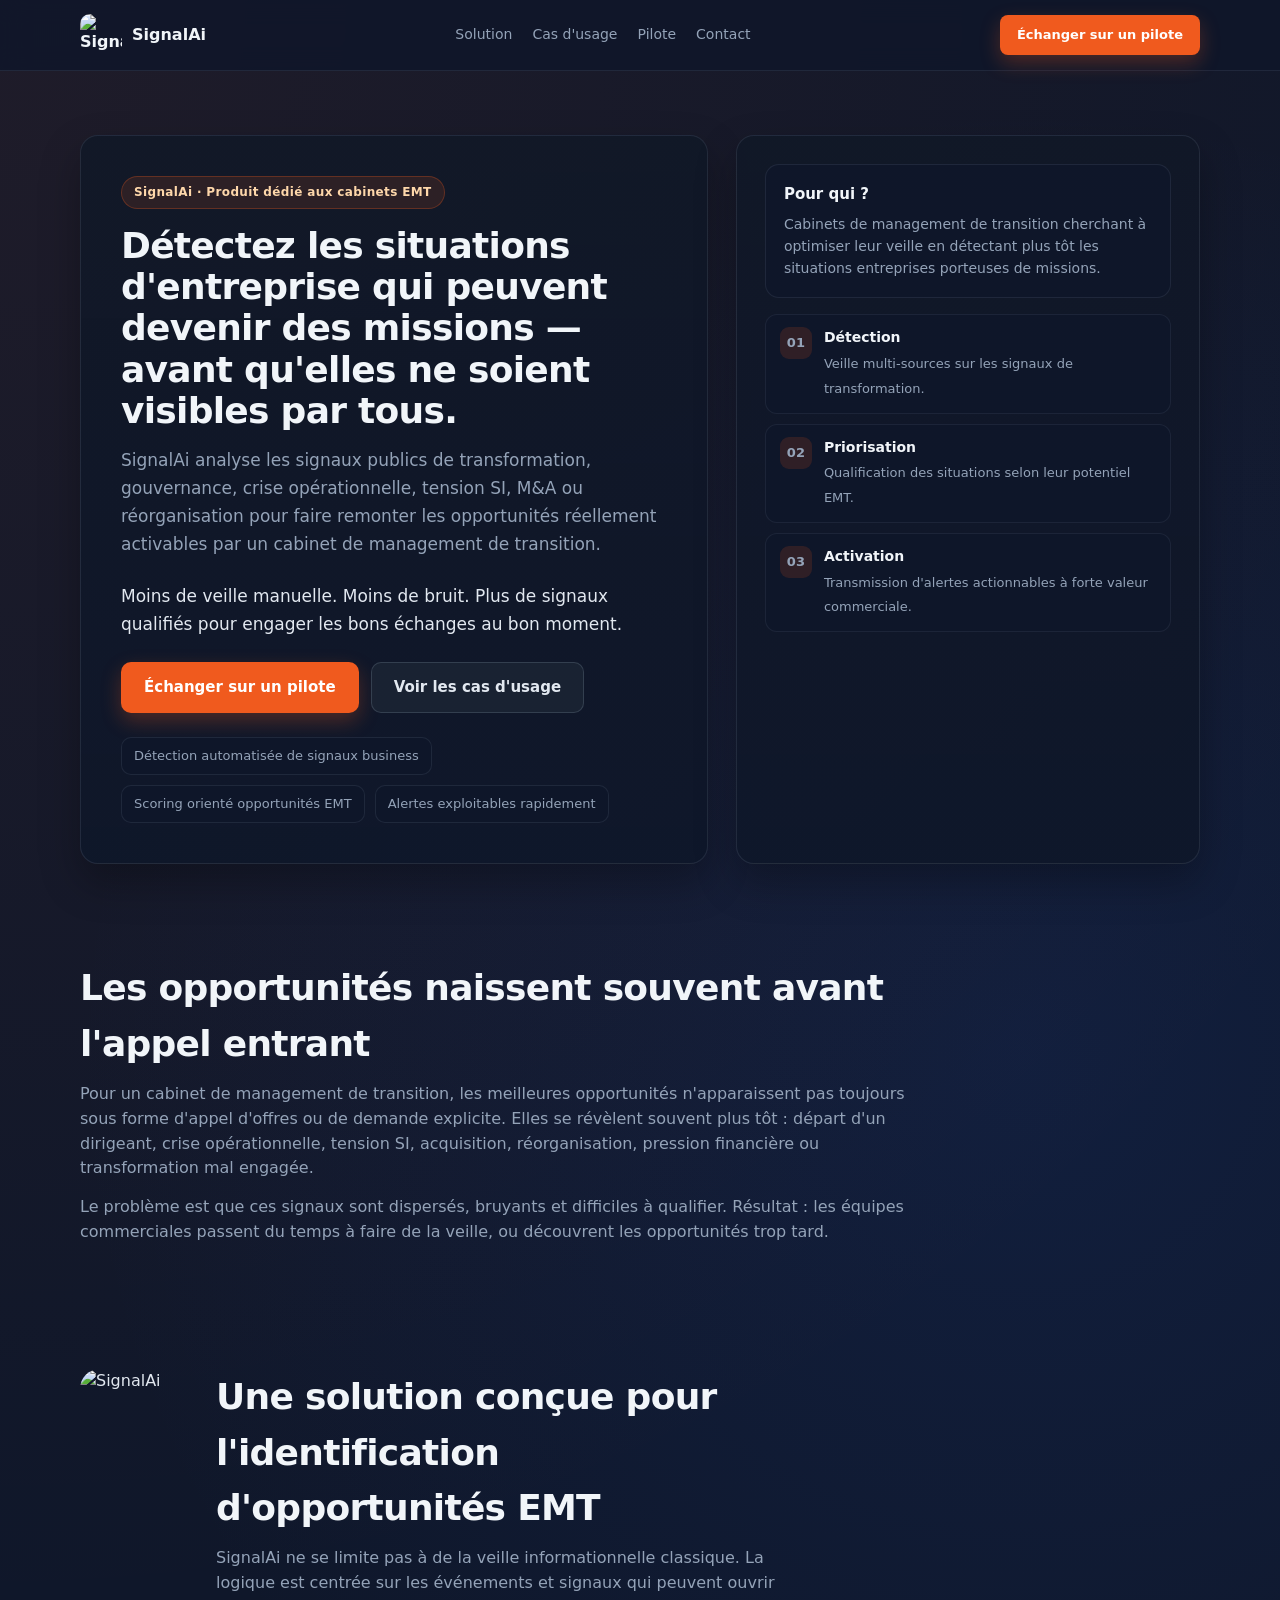
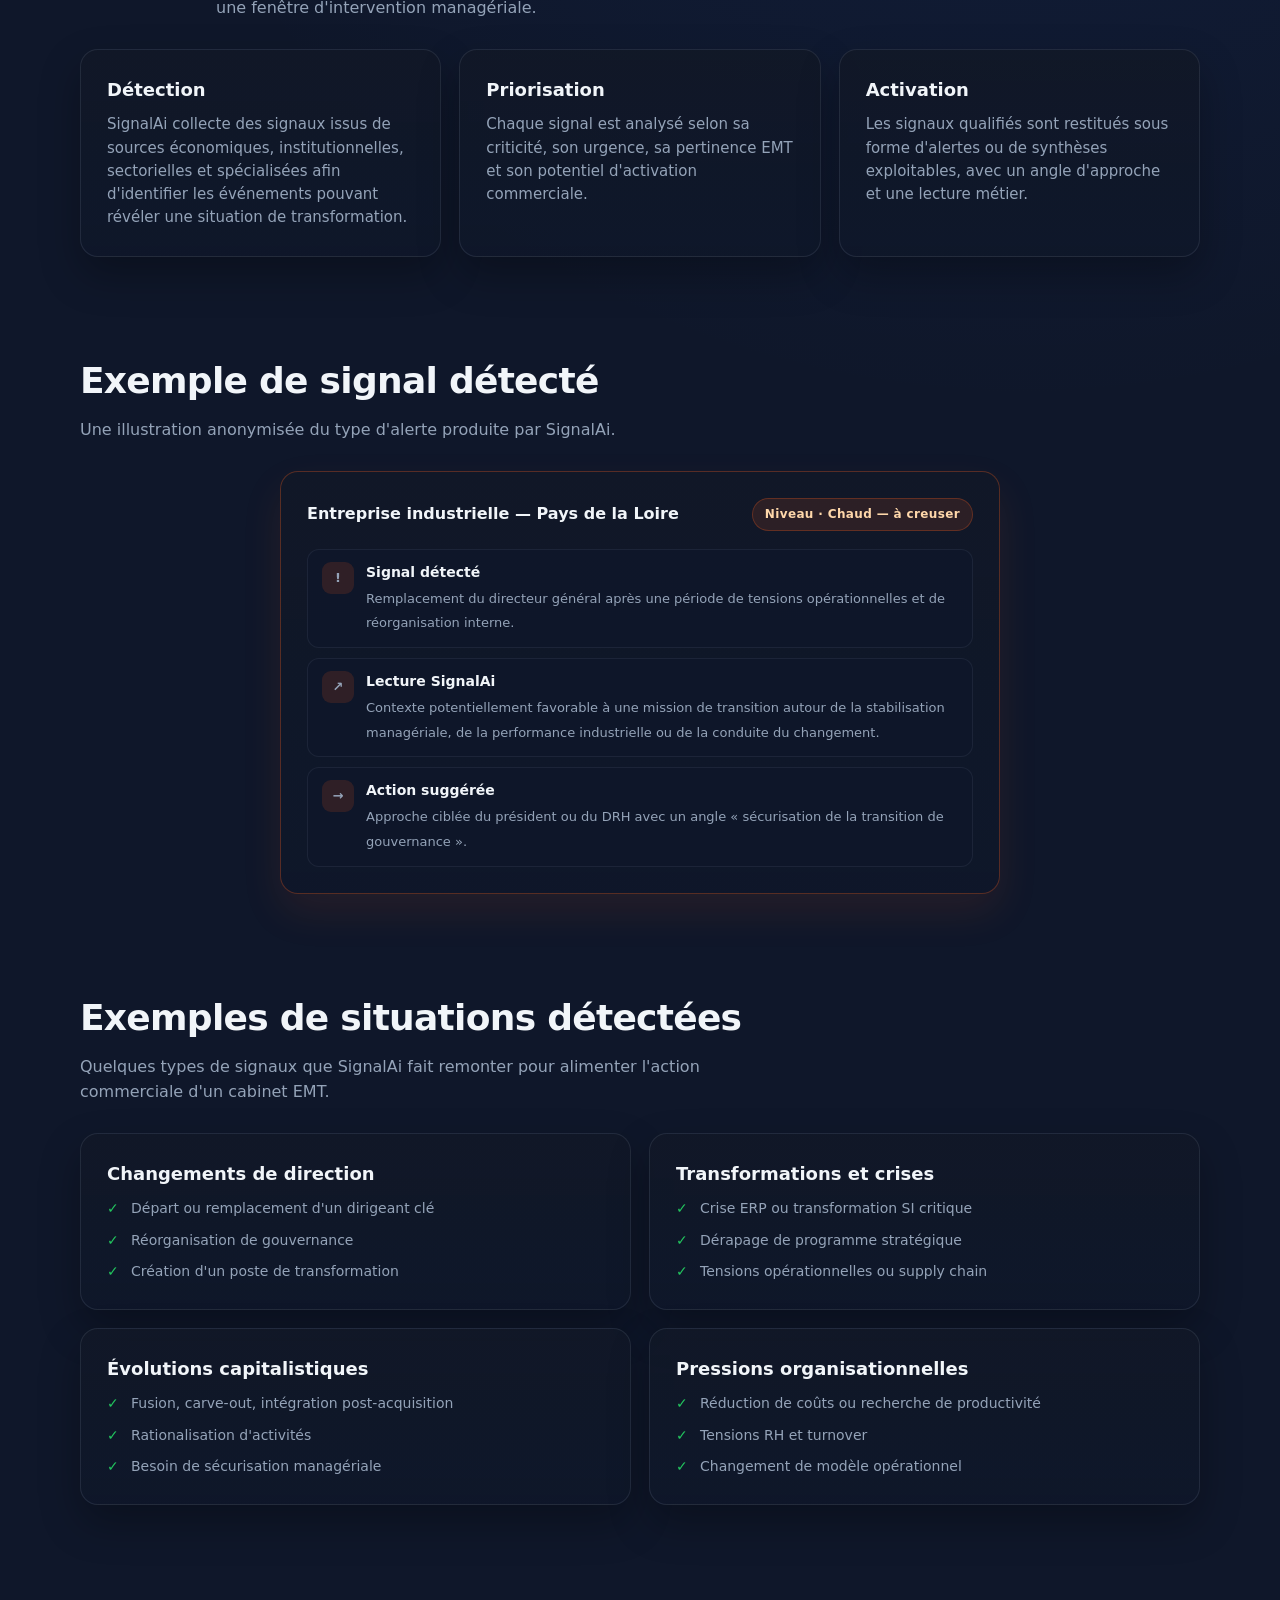
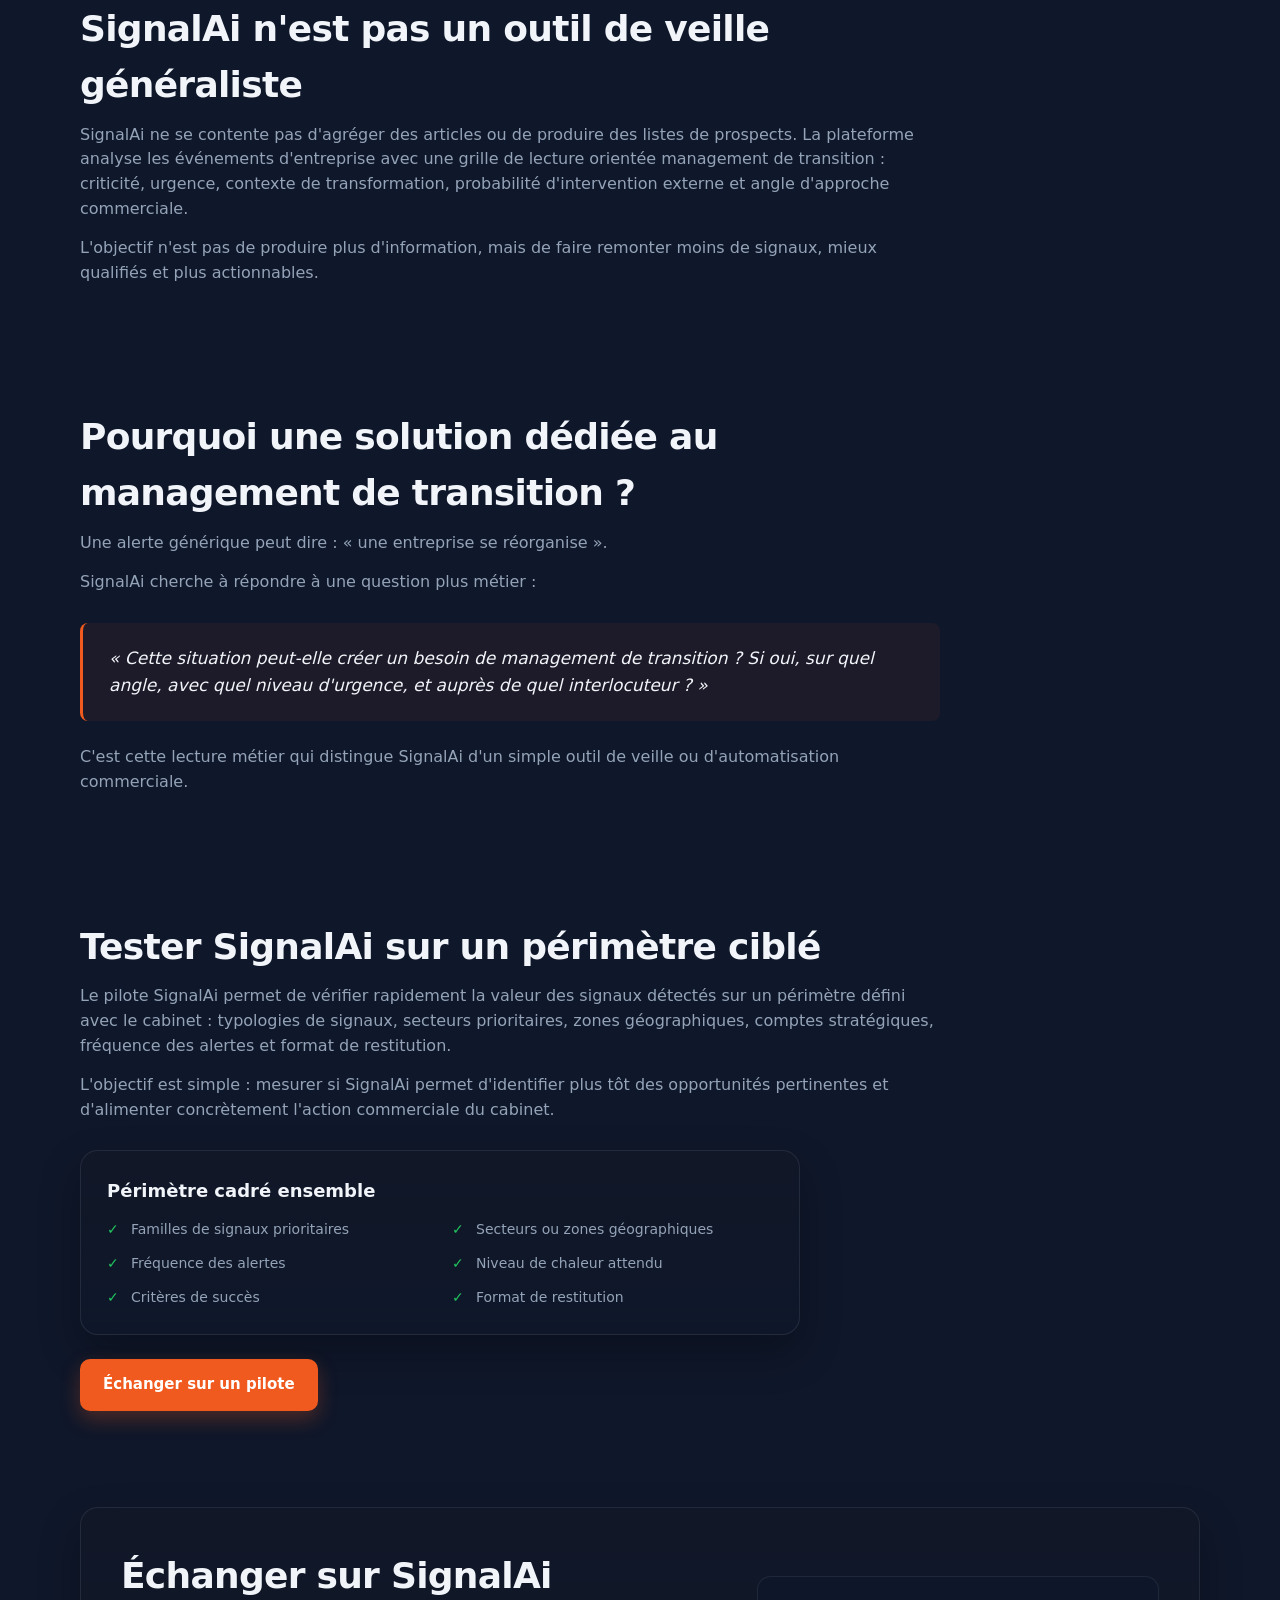
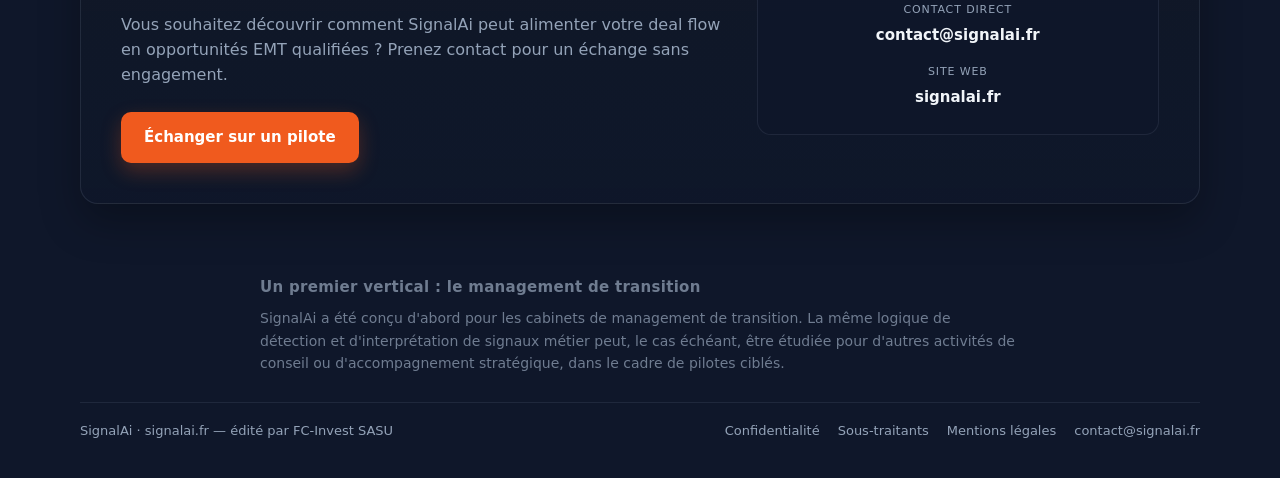
==== index.html @ 93ef71cc "S128: refonte landing page EMT + SEO (robots, sitemap, OG/Twitter) - Hero recentré (douleur client) " ====
<!DOCTYPE html>
<html lang="fr">
<head>
  <meta charset="UTF-8" />
  <meta name="viewport" content="width=device-width, initial-scale=1.0" />
  <title>SignalAi — Détection d'opportunités pour cabinets de management de transition</title>
  <meta name="description" content="SignalAi détecte, score et priorise les signaux d'entreprise pouvant révéler des opportunités de mission pour les cabinets de management de transition : gouvernance, transformation, crise, M&A, restructuration." />
  <link rel="canonical" href="https://signalai.fr/" />

  <!-- Open Graph -->
  <meta property="og:title" content="SignalAi — Opportunités de management de transition" />
  <meta property="og:description" content="Détectez plus tôt les situations d'entreprise pouvant devenir des missions de management de transition." />
  <meta property="og:type" content="website" />
  <meta property="og:url" content="https://signalai.fr/" />
  <meta property="og:image" content="https://signalai.fr/logo-signalai.png" />
  <meta property="og:locale" content="fr_FR" />

  <!-- Twitter Card -->
  <meta name="twitter:card" content="summary_large_image" />
  <meta name="twitter:title" content="SignalAi — Opportunités de management de transition" />
  <meta name="twitter:description" content="Détectez plus tôt les situations d'entreprise pouvant devenir des missions de management de transition." />
  <meta name="twitter:image" content="https://signalai.fr/logo-signalai.png" />
  <style>
    :root {
      --bg:       #0f172a;
      --panel:    #111827;
      --panel-2:  #1e293b;
      --line:     #334155;
      --text:     #e2e8f0;
      --muted:    #94a3b8;
      --title:    #f1f5f9;
      --accent:   #F05A1E;
      --accent-2: #d94f19;
      --primary:  #2563eb;
      --ok:       #22c55e;
      --max:      1120px;
      --radius:   18px;
      --shadow:   0 18px 40px rgba(0,0,0,.28);
    }

    * { box-sizing: border-box; }
    html { scroll-behavior: smooth; scroll-padding-top: 72px; }

    body {
      margin: 0;
      font-family: Inter, ui-sans-serif, system-ui, -apple-system, "Segoe UI", sans-serif;
      background:
        radial-gradient(circle at top left,  rgba(240,90,30,.07),  transparent 30%),
        radial-gradient(circle at 80% 20%,   rgba(37,99,235,.10),  transparent 22%),
        var(--bg);
      color: var(--text);
      line-height: 1.55;
    }

    a { color: inherit; text-decoration: none; }

    .container {
      width: min(var(--max), calc(100% - 32px));
      margin: 0 auto;
    }

    /* ── TOPBAR ─────────────────────────────────── */
    .topbar {
      position: sticky;
      top: 0;
      z-index: 20;
      backdrop-filter: blur(12px);
      background: rgba(15,23,42,.82);
      border-bottom: 1px solid rgba(148,163,184,.12);
    }

    .topbar-inner {
      display: flex;
      align-items: center;
      justify-content: space-between;
      gap: 18px;
      padding: 14px 0;
    }

    .brand {
      display: flex;
      align-items: center;
      gap: 10px;
      font-weight: 700;
      font-size: 16px;
      color: var(--title);
    }

    .logo-img {
      width: 42px;
      height: 42px;
      border-radius: 10px;
      object-fit: cover;
      flex-shrink: 0;
    }

    .nav {
      display: flex;
      align-items: center;
      gap: 20px;
      color: var(--muted);
      font-size: 14px;
    }

    .nav a:hover { color: var(--text); transition: color .15s; }

    /* ── BUTTONS ─────────────────────────────────── */
    .btn {
      display: inline-flex;
      align-items: center;
      justify-content: center;
      padding: 13px 22px;
      border-radius: 10px;
      border: 1px solid transparent;
      font-weight: 600;
      font-size: 15px;
      transition: .18s ease;
      cursor: pointer;
      white-space: nowrap;
    }

    .btn-accent {
      background: var(--accent);
      color: white;
      box-shadow: 0 8px 20px rgba(240,90,30,.28);
    }
    .btn-accent:hover { background: var(--accent-2); }

    .btn-secondary {
      background: rgba(31,41,55,.7);
      border-color: rgba(148,163,184,.22);
      color: var(--text);
    }
    .btn-secondary:hover { border-color: rgba(148,163,184,.44); }

    .btn-sm { padding: 9px 16px; font-size: 13px; border-radius: 8px; }

    /* ── HERO ────────────────────────────────────── */
    .hero { padding: 64px 0 48px; }

    .hero-grid {
      display: grid;
      grid-template-columns: 1.15fr .85fr;
      gap: 28px;
      align-items: stretch;
    }

    .hero-copy,
    .hero-card,
    .section-card,
    .contact-card {
      background: linear-gradient(180deg, rgba(17,24,39,.92), rgba(15,23,42,.96));
      border: 1px solid rgba(148,163,184,.14);
      border-radius: var(--radius);
      box-shadow: var(--shadow);
    }

    .hero-copy { padding: 40px; }

    .eyebrow {
      display: inline-flex;
      align-items: center;
      padding: 6px 12px;
      border-radius: 999px;
      background: rgba(240,90,30,.12);
      border: 1px solid rgba(240,90,30,.28);
      color: #fed7aa;
      font-size: 12px;
      font-weight: 700;
      letter-spacing: .03em;
    }

    h1 {
      margin: 16px 0 14px;
      font-size: clamp(24px, 3vw, 36px);
      line-height: 1.15;
      letter-spacing: -.02em;
      color: var(--title);
    }

    h2 {
      margin: 0 0 10px;
      font-size: clamp(24px, 3vw, 36px);
      letter-spacing: -.02em;
      color: var(--title);
    }

    .lead {
      margin: 0 0 24px;
      color: var(--muted);
      font-size: 17px;
      line-height: 1.65;
    }

    .hero-actions {
      display: flex;
      flex-wrap: wrap;
      gap: 12px;
      margin-bottom: 24px;
    }

    .hero-meta {
      display: flex;
      flex-wrap: wrap;
      gap: 10px;
    }

    .meta-pill {
      padding: 8px 12px;
      border-radius: 10px;
      background: rgba(15,23,42,.85);
      border: 1px solid rgba(148,163,184,.12);
      color: var(--muted);
      font-size: 13px;
    }

    /* ── HERO CARD ───────────────────────────────── */
    .hero-card {
      padding: 28px;
      display: flex;
      flex-direction: column;
      gap: 16px;
    }

    .scorebox {
      padding: 18px;
      border-radius: 14px;
      background: rgba(15,23,42,.82);
      border: 1px solid rgba(148,163,184,.12);
    }
    .scorebox h3 { margin: 0 0 8px; font-size: 15px; color: var(--title); }
    .scorebox p  { margin: 0; font-size: 14px; color: var(--muted); }

    .mini-list { display: grid; gap: 10px; }

    .mini-item {
      display: flex;
      gap: 12px;
      align-items: flex-start;
      padding: 12px 14px;
      border-radius: 12px;
      background: rgba(15,23,42,.82);
      border: 1px solid rgba(148,163,184,.10);
    }

    .mini-badge {
      min-width: 32px;
      height: 32px;
      border-radius: 9px;
      display: inline-flex;
      align-items: center;
      justify-content: center;
      flex-shrink: 0;
      background: rgba(240,90,30,.15);
      color: #fed7aa;
      font-size: 13px;
      font-weight: 700;
    }

    .mini-item strong { color: var(--title); font-size: 14px; display: block; margin-bottom: 2px; }
    .mini-item span   { font-size: 13px; color: var(--muted); }

    /* ── SECTIONS ────────────────────────────────── */
    .section { padding: 48px 0; }

    .section-heading { max-width: 720px; margin-bottom: 28px; }
    .section-heading p { margin: 0; color: var(--muted); font-size: 16px; }

    .grid-3 { display: grid; grid-template-columns: repeat(3,1fr); gap: 18px; }
    .grid-2 { display: grid; grid-template-columns: repeat(2,1fr); gap: 18px; }

    .section-card { padding: 26px; }
    .section-card h3 { margin: 0 0 10px; font-size: 18px; color: var(--title); }
    .section-card p  { margin: 0; color: var(--muted); font-size: 15px; }

    .checklist { margin: 0; padding: 0; list-style: none; display: grid; gap: 10px; }
    .checklist li {
      position: relative;
      padding-left: 24px;
      color: var(--muted);
      font-size: 14px;
    }
    .checklist li::before {
      content: "✓";
      position: absolute;
      left: 0;
      color: var(--ok);
      font-weight: 800;
    }

    /* ── CONTACT ─────────────────────────────────── */
    .contact-card {
      padding: 40px;
      display: grid;
      grid-template-columns: 1.2fr .8fr;
      gap: 32px;
      align-items: center;
    }

    .contact-left p { color: var(--muted); font-size: 16px; margin: 0 0 24px; }

    .contact-box {
      padding: 24px;
      border-radius: 14px;
      background: rgba(15,23,42,.82);
      border: 1px solid rgba(148,163,184,.12);
      text-align: center;
    }

    .contact-label {
      color: var(--muted);
      font-size: 11px;
      text-transform: uppercase;
      letter-spacing: .08em;
      margin-bottom: 6px;
    }

    .contact-value {
      font-size: 15px;
      font-weight: 600;
      color: var(--title);
      word-break: break-word;
      margin-bottom: 16px;
    }

    /* ── FOOTER ──────────────────────────────────── */
    footer { padding: 20px 0 36px; }

    .footer-line {
      padding-top: 18px;
      border-top: 1px solid rgba(148,163,184,.12);
      display: flex;
      flex-wrap: wrap;
      justify-content: space-between;
      gap: 10px;
      color: var(--muted);
      font-size: 13px;
    }

    /* ── RESPONSIVE ──────────────────────────────── */
    @media (max-width: 980px) {
      .hero-grid,
      .contact-card,
      .grid-3,
      .grid-2 { grid-template-columns: 1fr; }

      .hero-copy,
      .hero-card,
      .contact-card { padding: 24px; }
    }

    @media (max-width: 720px) {
      .nav { display: none; }

      .hero { padding-top: 36px; }

      .hero-actions { flex-direction: column; }
      .hero-actions .btn { width: 100%; }

      .btn-sm { width: auto !important; }
    }
  </style>
</head>
<body>

  <!-- ── TOPBAR ──────────────────────────────────────── -->
  <header class="topbar">
    <div class="container topbar-inner">
      <a href="#top" class="brand" aria-label="SignalAi">
        <img src="logo-signalai.png" alt="SignalAi" class="logo-img">
        <span>SignalAi</span>
      </a>
      <nav class="nav" aria-label="Navigation principale">
        <a href="#solution">Solution</a>
        <a href="#cas-usage">Cas d'usage</a>
        <a href="#pilote">Pilote</a>
        <a href="#contact">Contact</a>
      </nav>
      <a class="btn btn-accent btn-sm"
         href="#pilote">
        Échanger sur un pilote
      </a>
    </div>
  </header>

  <main id="top">

    <!-- ── HERO ──────────────────────────────────────── -->
    <section class="hero">
      <div class="container hero-grid">

        <div class="hero-copy">
          <span class="eyebrow">SignalAi · Produit dédié aux cabinets EMT</span>
          <h1>Détectez les situations d'entreprise qui peuvent devenir des missions — avant qu'elles ne soient visibles par tous.</h1>
          <p class="lead">
            SignalAi analyse les signaux publics de transformation, gouvernance, crise opérationnelle,
            tension SI, M&amp;A ou réorganisation pour faire remonter les opportunités réellement
            activables par un cabinet de management de transition.
          </p>
          <p class="lead" style="font-weight:500; color:var(--text);">
            Moins de veille manuelle. Moins de bruit. Plus de signaux qualifiés pour engager
            les bons échanges au bon moment.
          </p>
          <div class="hero-actions">
            <a class="btn btn-accent" href="#pilote">
              Échanger sur un pilote
            </a>
            <a class="btn btn-secondary" href="#cas-usage">Voir les cas d'usage</a>
          </div>
          <div class="hero-meta">
            <span class="meta-pill">Détection automatisée de signaux business</span>
            <span class="meta-pill">Scoring orienté opportunités EMT</span>
            <span class="meta-pill">Alertes exploitables rapidement</span>
          </div>
        </div>

        <aside class="hero-card" aria-label="Proposition de valeur">
          <div class="scorebox">
            <h3>Pour qui ?</h3>
            <p>Cabinets de management de transition cherchant à optimiser leur veille en détectant
               plus tôt les situations entreprises porteuses de missions.</p>
          </div>
          <div class="mini-list">
            <div class="mini-item">
              <span class="mini-badge">01</span>
              <div>
                <strong>Détection</strong>
                <span>Veille multi-sources sur les signaux de transformation.</span>
              </div>
            </div>
            <div class="mini-item">
              <span class="mini-badge">02</span>
              <div>
                <strong>Priorisation</strong>
                <span>Qualification des situations selon leur potentiel EMT.</span>
              </div>
            </div>
            <div class="mini-item">
              <span class="mini-badge">03</span>
              <div>
                <strong>Activation</strong>
                <span>Transmission d'alertes actionnables à forte valeur commerciale.</span>
              </div>
            </div>
          </div>
        </aside>

      </div>
    </section>

    <!-- ── PROBLÈME ───────────────────────────────────── -->
    <section class="section" id="probleme">
      <div class="container">
        <div class="section-heading" style="max-width:860px;">
          <h2>Les opportunités naissent souvent avant l'appel entrant</h2>
          <p>Pour un cabinet de management de transition, les meilleures opportunités n'apparaissent
             pas toujours sous forme d'appel d'offres ou de demande explicite. Elles se révèlent souvent
             plus tôt : départ d'un dirigeant, crise opérationnelle, tension SI, acquisition, réorganisation,
             pression financière ou transformation mal engagée.</p>
          <p style="margin-top:14px;">Le problème est que ces signaux sont dispersés, bruyants et difficiles
             à qualifier. Résultat : les équipes commerciales passent du temps à faire de la veille,
             ou découvrent les opportunités trop tard.</p>
        </div>
      </div>
    </section>

    <!-- ── SOLUTION ───────────────────────────────────── -->
    <section class="section" id="solution">
      <div class="container">
        <div class="section-heading" style="display:flex; align-items:flex-start; gap:28px;">
          <img src="logo-signalai.png" alt="SignalAi"
               style="width:108px; height:108px; border-radius:20px; object-fit:cover; flex-shrink:0;">
          <div>
            <h2>Une solution conçue pour l'identification d'opportunités EMT</h2>
            <p>SignalAi ne se limite pas à de la veille informationnelle classique. La logique est
               centrée sur les événements et signaux qui peuvent ouvrir une fenêtre d'intervention managériale.</p>
          </div>
        </div>
        <div class="grid-3">
          <article class="section-card">
            <h3>Détection</h3>
            <p>SignalAi collecte des signaux issus de sources économiques, institutionnelles,
               sectorielles et spécialisées afin d'identifier les événements pouvant révéler
               une situation de transformation.</p>
          </article>
          <article class="section-card">
            <h3>Priorisation</h3>
            <p>Chaque signal est analysé selon sa criticité, son urgence, sa pertinence EMT
               et son potentiel d'activation commerciale.</p>
          </article>
          <article class="section-card">
            <h3>Activation</h3>
            <p>Les signaux qualifiés sont restitués sous forme d'alertes ou de synthèses exploitables,
               avec un angle d'approche et une lecture métier.</p>
          </article>
        </div>
      </div>
    </section>

    <!-- ── EXEMPLE D'ALERTE ───────────────────────────── -->
    <section class="section" id="exemple">
      <div class="container">
        <div class="section-heading">
          <h2>Exemple de signal détecté</h2>
          <p>Une illustration anonymisée du type d'alerte produite par SignalAi.</p>
        </div>
        <article class="section-card"
                 style="max-width:720px; margin:0 auto; border-color:rgba(240,90,30,.32); box-shadow:0 18px 40px rgba(240,90,30,.10);">
          <div style="display:flex; align-items:center; justify-content:space-between; gap:14px; margin-bottom:18px; flex-wrap:wrap;">
            <strong style="color:var(--title); font-size:16px;">Entreprise industrielle — Pays de la Loire</strong>
            <span class="eyebrow">Niveau · Chaud — à creuser</span>
          </div>
          <div class="mini-list">
            <div class="mini-item">
              <span class="mini-badge">!</span>
              <div>
                <strong>Signal détecté</strong>
                <span>Remplacement du directeur général après une période de tensions opérationnelles
                      et de réorganisation interne.</span>
              </div>
            </div>
            <div class="mini-item">
              <span class="mini-badge">↗</span>
              <div>
                <strong>Lecture SignalAi</strong>
                <span>Contexte potentiellement favorable à une mission de transition autour de
                      la stabilisation managériale, de la performance industrielle ou de la conduite
                      du changement.</span>
              </div>
            </div>
            <div class="mini-item">
              <span class="mini-badge">→</span>
              <div>
                <strong>Action suggérée</strong>
                <span>Approche ciblée du président ou du DRH avec un angle « sécurisation
                      de la transition de gouvernance ».</span>
              </div>
            </div>
          </div>
        </article>
      </div>
    </section>

    <!-- ── CAS D'USAGE ────────────────────────────────── -->
    <section class="section" id="cas-usage">
      <div class="container">
        <div class="section-heading">
          <h2>Exemples de situations détectées</h2>
          <p>Quelques types de signaux que SignalAi fait remonter pour alimenter l'action
             commerciale d'un cabinet EMT.</p>
        </div>
        <div class="grid-2">
          <article class="section-card">
            <h3>Changements de direction</h3>
            <ul class="checklist">
              <li>Départ ou remplacement d'un dirigeant clé</li>
              <li>Réorganisation de gouvernance</li>
              <li>Création d'un poste de transformation</li>
            </ul>
          </article>
          <article class="section-card">
            <h3>Transformations et crises</h3>
            <ul class="checklist">
              <li>Crise ERP ou transformation SI critique</li>
              <li>Dérapage de programme stratégique</li>
              <li>Tensions opérationnelles ou supply chain</li>
            </ul>
          </article>
          <article class="section-card">
            <h3>Évolutions capitalistiques</h3>
            <ul class="checklist">
              <li>Fusion, carve-out, intégration post-acquisition</li>
              <li>Rationalisation d'activités</li>
              <li>Besoin de sécurisation managériale</li>
            </ul>
          </article>
          <article class="section-card">
            <h3>Pressions organisationnelles</h3>
            <ul class="checklist">
              <li>Réduction de coûts ou recherche de productivité</li>
              <li>Tensions RH et turnover</li>
              <li>Changement de modèle opérationnel</li>
            </ul>
          </article>
        </div>
      </div>
    </section>

    <!-- ── DIFFÉRENCE ─────────────────────────────────── -->
    <section class="section" id="difference">
      <div class="container">
        <div class="section-heading" style="max-width:860px;">
          <h2>SignalAi n'est pas un outil de veille généraliste</h2>
          <p>SignalAi ne se contente pas d'agréger des articles ou de produire des listes de prospects.
             La plateforme analyse les événements d'entreprise avec une grille de lecture orientée
             management de transition : criticité, urgence, contexte de transformation, probabilité
             d'intervention externe et angle d'approche commerciale.</p>
          <p style="margin-top:14px;">L'objectif n'est pas de produire plus d'information, mais de
             faire remonter moins de signaux, mieux qualifiés et plus actionnables.</p>
        </div>
      </div>
    </section>

    <!-- ── POURQUOI UNE SOLUTION DÉDIÉE EMT ────────────── -->
    <section class="section" id="pourquoi">
      <div class="container">
        <div class="section-heading" style="max-width:860px;">
          <h2>Pourquoi une solution dédiée au management de transition ?</h2>
          <p>Une alerte générique peut dire : « une entreprise se réorganise ».</p>
          <p style="margin-top:14px;">SignalAi cherche à répondre à une question plus métier :</p>
        </div>
        <blockquote style="max-width:860px; margin:0 0 24px; padding:22px 26px; border-left:3px solid var(--accent); background:rgba(240,90,30,.06); border-radius:8px; color:var(--title); font-size:17px; font-style:italic; line-height:1.6;">
          « Cette situation peut-elle créer un besoin de management de transition ? Si oui, sur quel angle,
          avec quel niveau d'urgence, et auprès de quel interlocuteur ? »
        </blockquote>
        <div class="section-heading" style="max-width:860px;">
          <p>C'est cette lecture métier qui distingue SignalAi d'un simple outil de veille ou
             d'automatisation commerciale.</p>
        </div>
      </div>
    </section>

    <!-- ── PROGRAMME PILOTE ───────────────────────────── -->
    <section class="section" id="pilote">
      <div class="container">
        <div class="section-heading" style="max-width:860px;">
          <h2>Tester SignalAi sur un périmètre ciblé</h2>
          <p>Le pilote SignalAi permet de vérifier rapidement la valeur des signaux détectés sur
             un périmètre défini avec le cabinet : typologies de signaux, secteurs prioritaires,
             zones géographiques, comptes stratégiques, fréquence des alertes et format de restitution.</p>
          <p style="margin-top:14px;">L'objectif est simple : mesurer si SignalAi permet d'identifier
             plus tôt des opportunités pertinentes et d'alimenter concrètement l'action commerciale du cabinet.</p>
        </div>
        <div class="section-card" style="max-width:720px; margin:0 0 24px;">
          <h3 style="margin-bottom:14px;">Périmètre cadré ensemble</h3>
          <ul class="checklist" style="grid-template-columns:1fr 1fr; display:grid; gap:12px 24px;">
            <li>Familles de signaux prioritaires</li>
            <li>Secteurs ou zones géographiques</li>
            <li>Fréquence des alertes</li>
            <li>Niveau de chaleur attendu</li>
            <li>Critères de succès</li>
            <li>Format de restitution</li>
          </ul>
        </div>
        <a class="btn btn-accent"
           href="mailto:contact@signalai.fr?subject=Pilote%20SignalAi">
          Échanger sur un pilote
        </a>
      </div>
    </section>

    <!-- ── CONTACT ────────────────────────────────────── -->
    <section class="section" id="contact">
      <div class="container">
        <div class="contact-card">
          <div class="contact-left">
            <h2>Échanger sur SignalAi</h2>
            <p>Vous souhaitez découvrir comment SignalAi peut alimenter votre deal flow en
               opportunités EMT qualifiées ? Prenez contact pour un échange sans engagement.</p>
            <a class="btn btn-accent"
               href="mailto:contact@signalai.fr?subject=Pilote%20SignalAi">
              Échanger sur un pilote
            </a>
          </div>
          <div class="contact-box">
            <div class="contact-label">Contact direct</div>
            <div class="contact-value">
              <a href="mailto:contact@signalai.fr">contact@signalai.fr</a>
            </div>
            <div class="contact-label" style="margin-top:16px;">Site web</div>
            <div class="contact-value" style="margin-bottom:0;">signalai.fr</div>
          </div>
        </div>
      </div>
    </section>

  </main>

  <!-- ── OUVERTURE VERTICALE (discrète) ─────────────── -->
  <section id="ouverture" style="padding:24px 0 8px;">
    <div class="container" style="max-width:760px; opacity:.72;">
      <h3 style="font-size:15px; color:var(--muted); margin:0 0 8px; letter-spacing:.02em;">
        Un premier vertical : le management de transition
      </h3>
      <p style="margin:0; color:var(--muted); font-size:14px; line-height:1.6;">
        SignalAi a été conçu d'abord pour les cabinets de management de transition. La même
        logique de détection et d'interprétation de signaux métier peut, le cas échéant, être
        étudiée pour d'autres activités de conseil ou d'accompagnement stratégique, dans le
        cadre de pilotes ciblés.
      </p>
    </div>
  </section>

  <!-- ── FOOTER ─────────────────────────────────────── -->
  <footer>
    <div class="container footer-line">
      <span>SignalAi · signalai.fr — édité par FC-Invest SASU</span>
      <span style="display:flex; gap:18px; flex-wrap:wrap;">
        <a href="confidentialite.html" style="color:var(--muted);">Confidentialité</a>
        <a href="sous-traitants.html" style="color:var(--muted);">Sous-traitants</a>
        <a href="mentions-legales.html" style="color:var(--muted);">Mentions légales</a>
        <a href="mailto:contact@signalai.fr" style="color:var(--muted);">contact@signalai.fr</a>
      </span>
    </div>
  </footer>

</body>
</html>
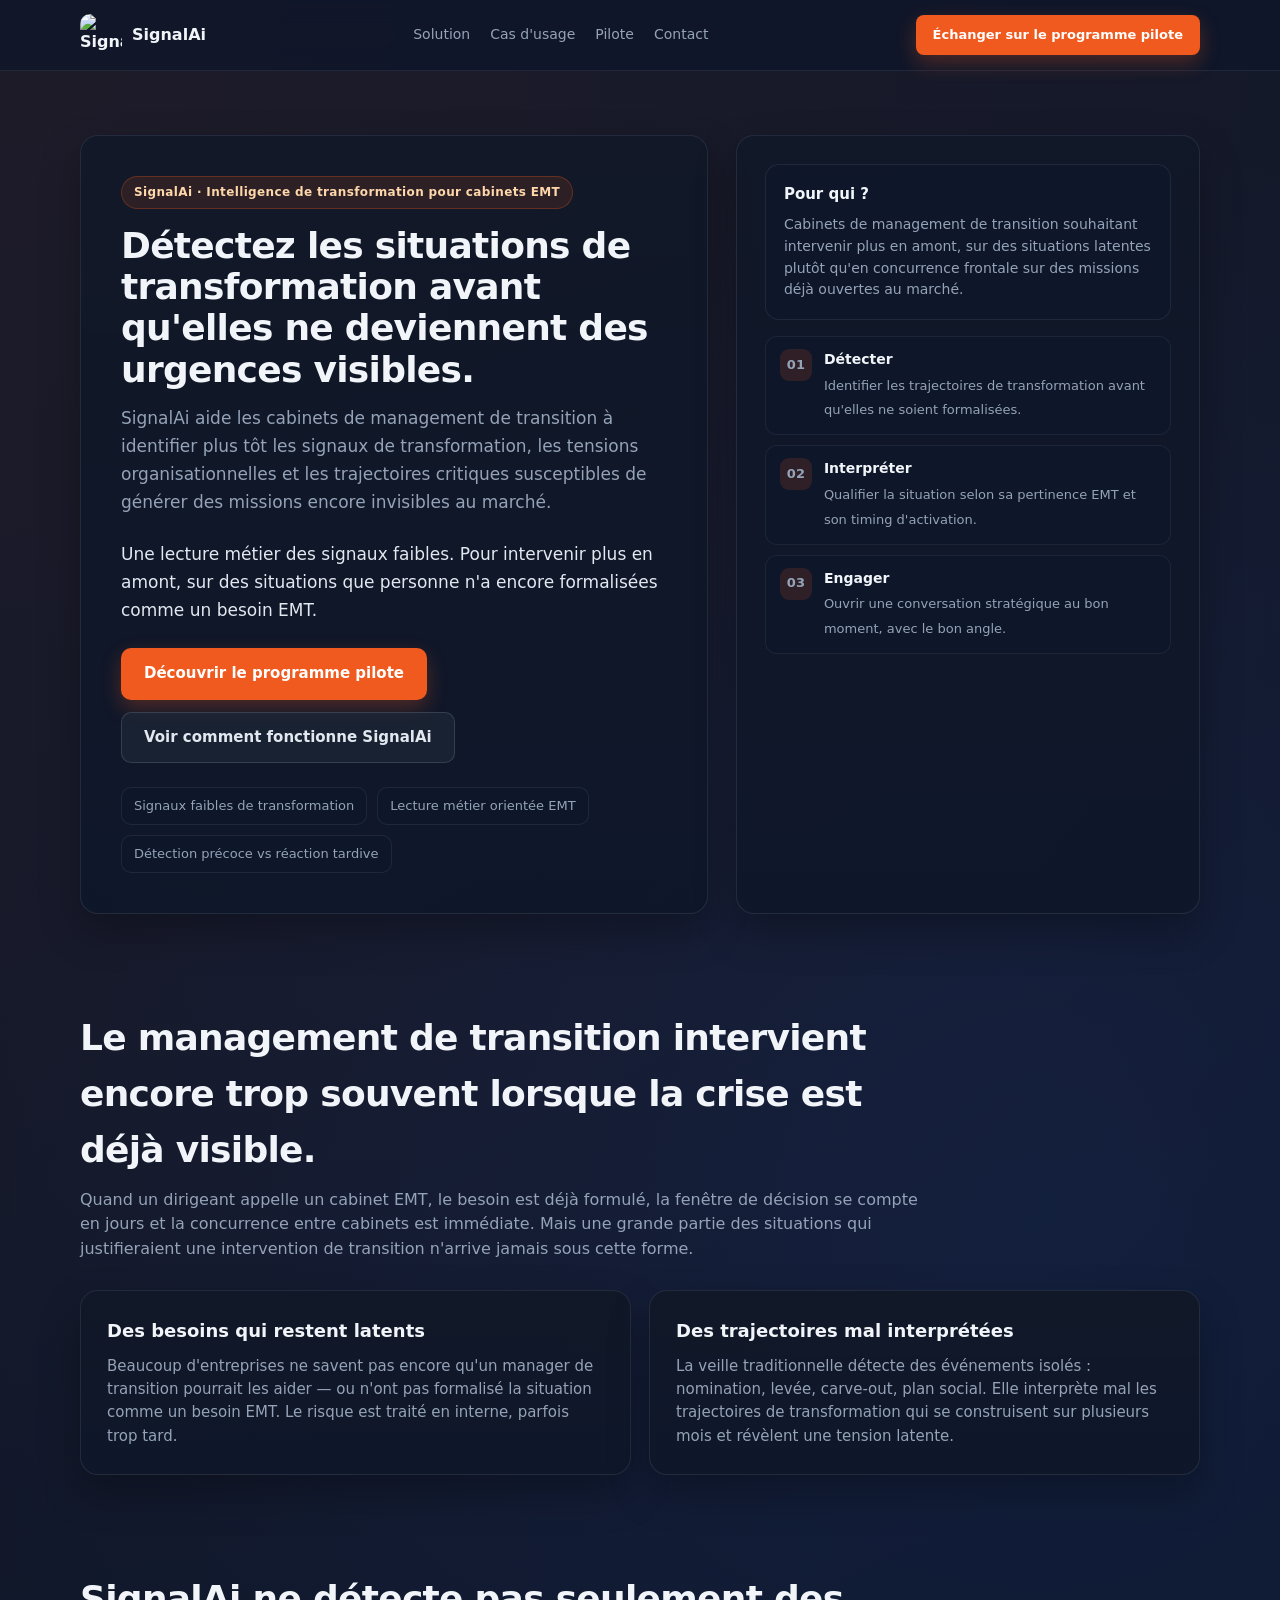
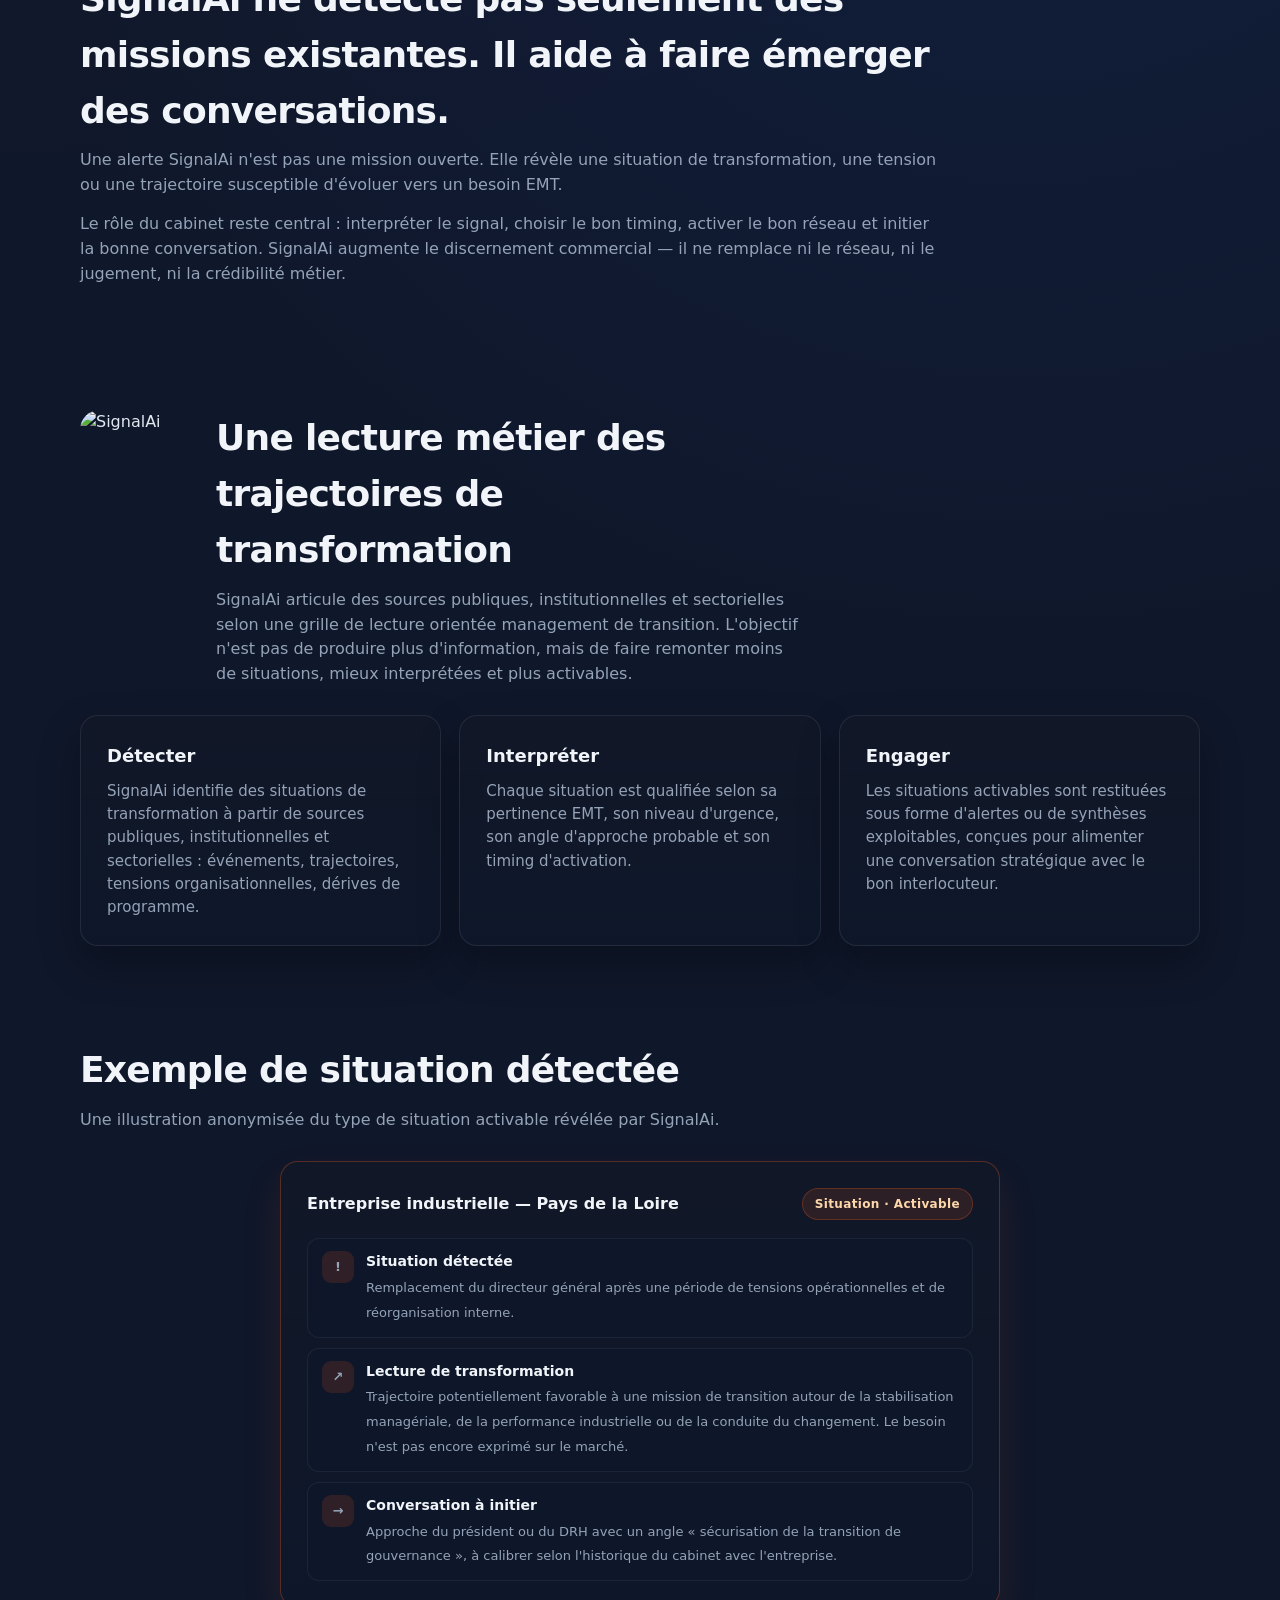
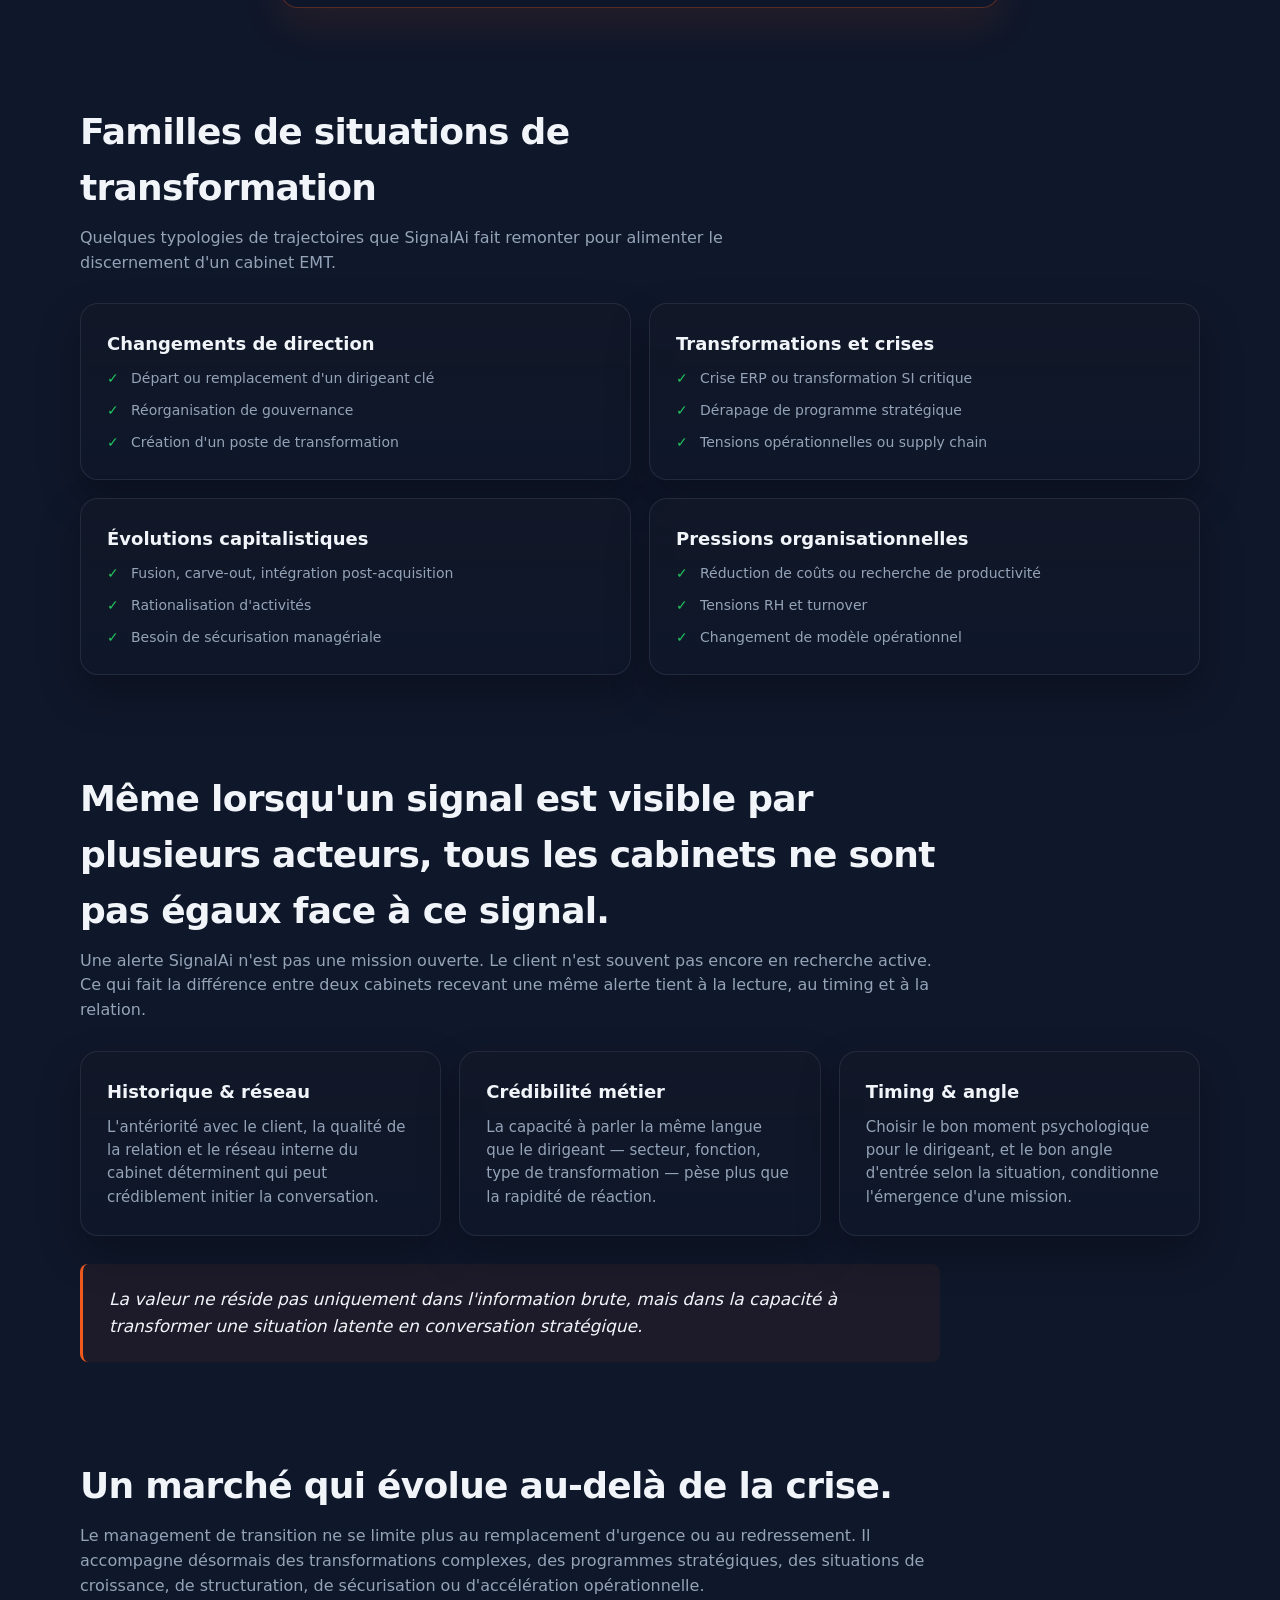
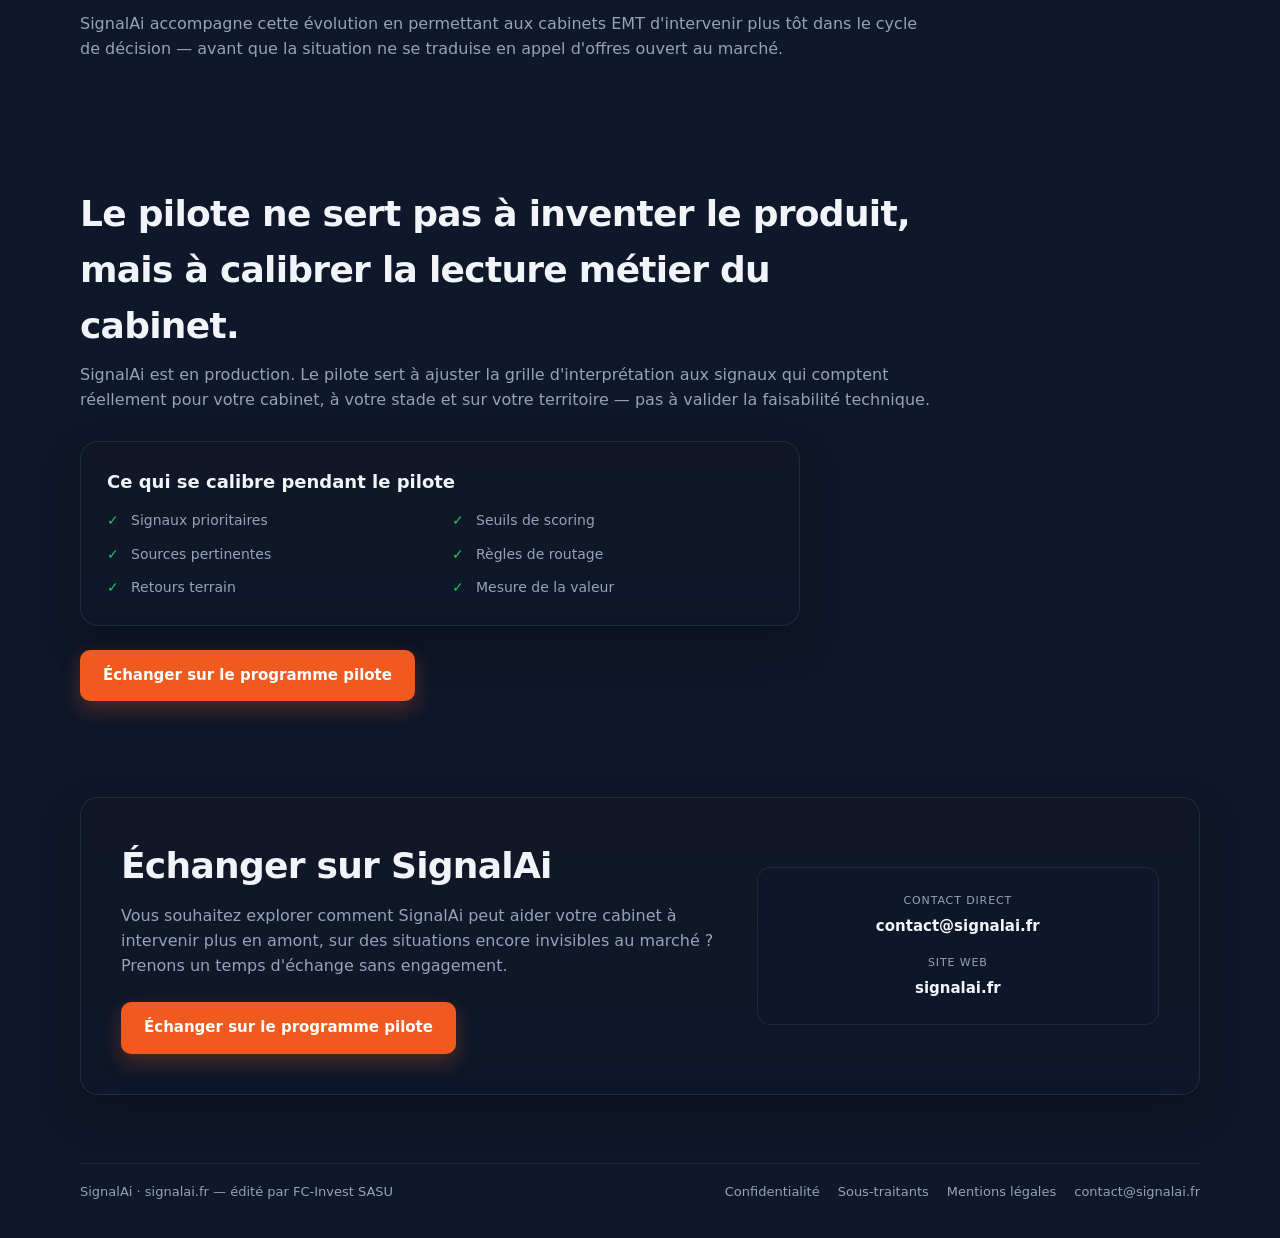
==== commit 10e0ba2c: "S146: refonte landing page — repositionnement intelligence de transformation Aligne la landing sur l" ====
--- a/index.html
+++ b/index.html
@@ -3,13 +3,13 @@
 <head>
   <meta charset="UTF-8" />
   <meta name="viewport" content="width=device-width, initial-scale=1.0" />
-  <title>SignalAi — Détection d'opportunités pour cabinets de management de transition</title>
-  <meta name="description" content="SignalAi détecte, score et priorise les signaux d'entreprise pouvant révéler des opportunités de mission pour les cabinets de management de transition : gouvernance, transformation, crise, M&A, restructuration." />
+  <title>SignalAi — Intelligence de transformation pour cabinets EMT</title>
+  <meta name="description" content="SignalAi aide les cabinets de management de transition à détecter plus tôt les situations de transformation susceptibles de générer des missions encore invisibles au marché." />
   <link rel="canonical" href="https://signalai.fr/" />
 
   <!-- Open Graph -->
-  <meta property="og:title" content="SignalAi — Opportunités de management de transition" />
-  <meta property="og:description" content="Détectez plus tôt les situations d'entreprise pouvant devenir des missions de management de transition." />
+  <meta property="og:title" content="SignalAi — Intelligence de transformation pour cabinets EMT" />
+  <meta property="og:description" content="Identifier plus tôt les situations de transformation, les tensions organisationnelles et les trajectoires critiques susceptibles de générer des missions encore invisibles au marché." />
   <meta property="og:type" content="website" />
   <meta property="og:url" content="https://signalai.fr/" />
   <meta property="og:image" content="https://signalai.fr/logo-signalai.png" />
@@ -17,8 +17,8 @@
 
   <!-- Twitter Card -->
   <meta name="twitter:card" content="summary_large_image" />
-  <meta name="twitter:title" content="SignalAi — Opportunités de management de transition" />
-  <meta name="twitter:description" content="Détectez plus tôt les situations d'entreprise pouvant devenir des missions de management de transition." />
+  <meta name="twitter:title" content="SignalAi — Intelligence de transformation pour cabinets EMT" />
+  <meta name="twitter:description" content="Identifier plus tôt les situations de transformation susceptibles de générer des missions encore invisibles au marché." />
   <meta name="twitter:image" content="https://signalai.fr/logo-signalai.png" />
   <style>
     :root {
@@ -378,7 +378,7 @@
       </nav>
       <a class="btn btn-accent btn-sm"
          href="#pilote">
-        Échanger sur un pilote
+        Échanger sur le programme pilote
       </a>
     </div>
   </header>
@@ -390,56 +390,57 @@
       <div class="container hero-grid">
 
         <div class="hero-copy">
-          <span class="eyebrow">SignalAi · Produit dédié aux cabinets EMT</span>
-          <h1>Détectez les situations d'entreprise qui peuvent devenir des missions — avant qu'elles ne soient visibles par tous.</h1>
+          <span class="eyebrow">SignalAi · Intelligence de transformation pour cabinets EMT</span>
+          <h1>Détectez les situations de transformation avant qu'elles ne deviennent des urgences visibles.</h1>
           <p class="lead">
-            SignalAi analyse les signaux publics de transformation, gouvernance, crise opérationnelle,
-            tension SI, M&amp;A ou réorganisation pour faire remonter les opportunités réellement
-            activables par un cabinet de management de transition.
+            SignalAi aide les cabinets de management de transition à identifier plus tôt
+            les signaux de transformation, les tensions organisationnelles et les trajectoires
+            critiques susceptibles de générer des missions encore invisibles au marché.
           </p>
           <p class="lead" style="font-weight:500; color:var(--text);">
-            Moins de veille manuelle. Moins de bruit. Plus de signaux qualifiés pour engager
-            les bons échanges au bon moment.
+            Une lecture métier des signaux faibles. Pour intervenir plus en amont,
+            sur des situations que personne n'a encore formalisées comme un besoin EMT.
           </p>
           <div class="hero-actions">
             <a class="btn btn-accent" href="#pilote">
-              Échanger sur un pilote
+              Découvrir le programme pilote
             </a>
-            <a class="btn btn-secondary" href="#cas-usage">Voir les cas d'usage</a>
+            <a class="btn btn-secondary" href="#solution">Voir comment fonctionne SignalAi</a>
           </div>
           <div class="hero-meta">
-            <span class="meta-pill">Détection automatisée de signaux business</span>
-            <span class="meta-pill">Scoring orienté opportunités EMT</span>
-            <span class="meta-pill">Alertes exploitables rapidement</span>
+            <span class="meta-pill">Signaux faibles de transformation</span>
+            <span class="meta-pill">Lecture métier orientée EMT</span>
+            <span class="meta-pill">Détection précoce vs réaction tardive</span>
           </div>
         </div>
 
         <aside class="hero-card" aria-label="Proposition de valeur">
           <div class="scorebox">
             <h3>Pour qui ?</h3>
-            <p>Cabinets de management de transition cherchant à optimiser leur veille en détectant
-               plus tôt les situations entreprises porteuses de missions.</p>
+            <p>Cabinets de management de transition souhaitant intervenir plus en amont,
+               sur des situations latentes plutôt qu'en concurrence frontale sur des missions
+               déjà ouvertes au marché.</p>
           </div>
           <div class="mini-list">
             <div class="mini-item">
               <span class="mini-badge">01</span>
               <div>
-                <strong>Détection</strong>
-                <span>Veille multi-sources sur les signaux de transformation.</span>
+                <strong>Détecter</strong>
+                <span>Identifier les trajectoires de transformation avant qu'elles ne soient formalisées.</span>
               </div>
             </div>
             <div class="mini-item">
               <span class="mini-badge">02</span>
               <div>
-                <strong>Priorisation</strong>
-                <span>Qualification des situations selon leur potentiel EMT.</span>
+                <strong>Interpréter</strong>
+                <span>Qualifier la situation selon sa pertinence EMT et son timing d'activation.</span>
               </div>
             </div>
             <div class="mini-item">
               <span class="mini-badge">03</span>
               <div>
-                <strong>Activation</strong>
-                <span>Transmission d'alertes actionnables à forte valeur commerciale.</span>
+                <strong>Engager</strong>
+                <span>Ouvrir une conversation stratégique au bon moment, avec le bon angle.</span>
               </div>
             </div>
           </div>
@@ -452,14 +453,41 @@
     <section class="section" id="probleme">
       <div class="container">
         <div class="section-heading" style="max-width:860px;">
-          <h2>Les opportunités naissent souvent avant l'appel entrant</h2>
-          <p>Pour un cabinet de management de transition, les meilleures opportunités n'apparaissent
-             pas toujours sous forme d'appel d'offres ou de demande explicite. Elles se révèlent souvent
-             plus tôt : départ d'un dirigeant, crise opérationnelle, tension SI, acquisition, réorganisation,
-             pression financière ou transformation mal engagée.</p>
-          <p style="margin-top:14px;">Le problème est que ces signaux sont dispersés, bruyants et difficiles
-             à qualifier. Résultat : les équipes commerciales passent du temps à faire de la veille,
-             ou découvrent les opportunités trop tard.</p>
+          <h2>Le management de transition intervient encore trop souvent lorsque la crise est déjà visible.</h2>
+          <p>Quand un dirigeant appelle un cabinet EMT, le besoin est déjà formulé,
+             la fenêtre de décision se compte en jours et la concurrence entre cabinets est immédiate.
+             Mais une grande partie des situations qui justifieraient une intervention de transition
+             n'arrive jamais sous cette forme.</p>
+        </div>
+        <div class="grid-2">
+          <article class="section-card">
+            <h3>Des besoins qui restent latents</h3>
+            <p>Beaucoup d'entreprises ne savent pas encore qu'un manager de transition pourrait
+               les aider — ou n'ont pas formalisé la situation comme un besoin EMT.
+               Le risque est traité en interne, parfois trop tard.</p>
+          </article>
+          <article class="section-card">
+            <h3>Des trajectoires mal interprétées</h3>
+            <p>La veille traditionnelle détecte des événements isolés : nomination, levée,
+               carve-out, plan social. Elle interprète mal les trajectoires de transformation
+               qui se construisent sur plusieurs mois et révèlent une tension latente.</p>
+          </article>
+        </div>
+      </div>
+    </section>
+
+    <!-- ── NOUVEAU POSITIONNEMENT ─────────────────────── -->
+    <section class="section" id="positionnement">
+      <div class="container">
+        <div class="section-heading" style="max-width:860px;">
+          <h2>SignalAi ne détecte pas seulement des missions existantes. Il aide à faire émerger des conversations.</h2>
+          <p>Une alerte SignalAi n'est pas une mission ouverte. Elle révèle une situation
+             de transformation, une tension ou une trajectoire susceptible d'évoluer vers
+             un besoin EMT.</p>
+          <p style="margin-top:14px;">Le rôle du cabinet reste central : interpréter le signal,
+             choisir le bon timing, activer le bon réseau et initier la bonne conversation.
+             SignalAi augmente le discernement commercial — il ne remplace ni le réseau,
+             ni le jugement, ni la crédibilité métier.</p>
         </div>
       </div>
     </section>
@@ -471,27 +499,30 @@
           <img src="logo-signalai.png" alt="SignalAi"
                style="width:108px; height:108px; border-radius:20px; object-fit:cover; flex-shrink:0;">
           <div>
-            <h2>Une solution conçue pour l'identification d'opportunités EMT</h2>
-            <p>SignalAi ne se limite pas à de la veille informationnelle classique. La logique est
-               centrée sur les événements et signaux qui peuvent ouvrir une fenêtre d'intervention managériale.</p>
+            <h2>Une lecture métier des trajectoires de transformation</h2>
+            <p>SignalAi articule des sources publiques, institutionnelles et sectorielles
+               selon une grille de lecture orientée management de transition. L'objectif
+               n'est pas de produire plus d'information, mais de faire remonter moins de
+               situations, mieux interprétées et plus activables.</p>
           </div>
         </div>
         <div class="grid-3">
           <article class="section-card">
-            <h3>Détection</h3>
-            <p>SignalAi collecte des signaux issus de sources économiques, institutionnelles,
-               sectorielles et spécialisées afin d'identifier les événements pouvant révéler
-               une situation de transformation.</p>
-          </article>
-          <article class="section-card">
-            <h3>Priorisation</h3>
-            <p>Chaque signal est analysé selon sa criticité, son urgence, sa pertinence EMT
-               et son potentiel d'activation commerciale.</p>
-          </article>
-          <article class="section-card">
-            <h3>Activation</h3>
-            <p>Les signaux qualifiés sont restitués sous forme d'alertes ou de synthèses exploitables,
-               avec un angle d'approche et une lecture métier.</p>
+            <h3>Détecter</h3>
+            <p>SignalAi identifie des situations de transformation à partir de sources publiques,
+               institutionnelles et sectorielles : événements, trajectoires, tensions
+               organisationnelles, dérives de programme.</p>
+          </article>
+          <article class="section-card">
+            <h3>Interpréter</h3>
+            <p>Chaque situation est qualifiée selon sa pertinence EMT, son niveau d'urgence,
+               son angle d'approche probable et son timing d'activation.</p>
+          </article>
+          <article class="section-card">
+            <h3>Engager</h3>
+            <p>Les situations activables sont restituées sous forme d'alertes ou de synthèses
+               exploitables, conçues pour alimenter une conversation stratégique avec le bon
+               interlocuteur.</p>
           </article>
         </div>
       </div>
@@ -501,20 +532,20 @@
     <section class="section" id="exemple">
       <div class="container">
         <div class="section-heading">
-          <h2>Exemple de signal détecté</h2>
-          <p>Une illustration anonymisée du type d'alerte produite par SignalAi.</p>
+          <h2>Exemple de situation détectée</h2>
+          <p>Une illustration anonymisée du type de situation activable révélée par SignalAi.</p>
         </div>
         <article class="section-card"
                  style="max-width:720px; margin:0 auto; border-color:rgba(240,90,30,.32); box-shadow:0 18px 40px rgba(240,90,30,.10);">
           <div style="display:flex; align-items:center; justify-content:space-between; gap:14px; margin-bottom:18px; flex-wrap:wrap;">
             <strong style="color:var(--title); font-size:16px;">Entreprise industrielle — Pays de la Loire</strong>
-            <span class="eyebrow">Niveau · Chaud — à creuser</span>
+            <span class="eyebrow">Situation · Activable</span>
           </div>
           <div class="mini-list">
             <div class="mini-item">
               <span class="mini-badge">!</span>
               <div>
-                <strong>Signal détecté</strong>
+                <strong>Situation détectée</strong>
                 <span>Remplacement du directeur général après une période de tensions opérationnelles
                       et de réorganisation interne.</span>
               </div>
@@ -522,18 +553,19 @@
             <div class="mini-item">
               <span class="mini-badge">↗</span>
               <div>
-                <strong>Lecture SignalAi</strong>
-                <span>Contexte potentiellement favorable à une mission de transition autour de
+                <strong>Lecture de transformation</strong>
+                <span>Trajectoire potentiellement favorable à une mission de transition autour de
                       la stabilisation managériale, de la performance industrielle ou de la conduite
-                      du changement.</span>
+                      du changement. Le besoin n'est pas encore exprimé sur le marché.</span>
               </div>
             </div>
             <div class="mini-item">
               <span class="mini-badge">→</span>
               <div>
-                <strong>Action suggérée</strong>
-                <span>Approche ciblée du président ou du DRH avec un angle « sécurisation
-                      de la transition de gouvernance ».</span>
+                <strong>Conversation à initier</strong>
+                <span>Approche du président ou du DRH avec un angle « sécurisation
+                      de la transition de gouvernance », à calibrer selon l'historique du cabinet
+                      avec l'entreprise.</span>
               </div>
             </div>
           </div>
@@ -545,9 +577,9 @@
     <section class="section" id="cas-usage">
       <div class="container">
         <div class="section-heading">
-          <h2>Exemples de situations détectées</h2>
-          <p>Quelques types de signaux que SignalAi fait remonter pour alimenter l'action
-             commerciale d'un cabinet EMT.</p>
+          <h2>Familles de situations de transformation</h2>
+          <p>Quelques typologies de trajectoires que SignalAi fait remonter pour alimenter
+             le discernement d'un cabinet EMT.</p>
         </div>
         <div class="grid-2">
           <article class="section-card">
@@ -586,36 +618,51 @@
       </div>
     </section>
 
-    <!-- ── DIFFÉRENCE ─────────────────────────────────── -->
-    <section class="section" id="difference">
+    <!-- ── OBJECTION EXCLUSIVITÉ ──────────────────────── -->
+    <section class="section" id="exclusivite">
       <div class="container">
         <div class="section-heading" style="max-width:860px;">
-          <h2>SignalAi n'est pas un outil de veille généraliste</h2>
-          <p>SignalAi ne se contente pas d'agréger des articles ou de produire des listes de prospects.
-             La plateforme analyse les événements d'entreprise avec une grille de lecture orientée
-             management de transition : criticité, urgence, contexte de transformation, probabilité
-             d'intervention externe et angle d'approche commerciale.</p>
-          <p style="margin-top:14px;">L'objectif n'est pas de produire plus d'information, mais de
-             faire remonter moins de signaux, mieux qualifiés et plus actionnables.</p>
-        </div>
-      </div>
-    </section>
-
-    <!-- ── POURQUOI UNE SOLUTION DÉDIÉE EMT ────────────── -->
-    <section class="section" id="pourquoi">
+          <h2>Même lorsqu'un signal est visible par plusieurs acteurs, tous les cabinets ne sont pas égaux face à ce signal.</h2>
+          <p>Une alerte SignalAi n'est pas une mission ouverte. Le client n'est souvent pas
+             encore en recherche active. Ce qui fait la différence entre deux cabinets recevant
+             une même alerte tient à la lecture, au timing et à la relation.</p>
+        </div>
+        <div class="grid-3">
+          <article class="section-card">
+            <h3>Historique &amp; réseau</h3>
+            <p>L'antériorité avec le client, la qualité de la relation et le réseau interne
+               du cabinet déterminent qui peut crédiblement initier la conversation.</p>
+          </article>
+          <article class="section-card">
+            <h3>Crédibilité métier</h3>
+            <p>La capacité à parler la même langue que le dirigeant — secteur, fonction,
+               type de transformation — pèse plus que la rapidité de réaction.</p>
+          </article>
+          <article class="section-card">
+            <h3>Timing &amp; angle</h3>
+            <p>Choisir le bon moment psychologique pour le dirigeant, et le bon angle d'entrée
+               selon la situation, conditionne l'émergence d'une mission.</p>
+          </article>
+        </div>
+        <blockquote style="max-width:860px; margin:28px 0 0; padding:22px 26px; border-left:3px solid var(--accent); background:rgba(240,90,30,.06); border-radius:8px; color:var(--title); font-size:17px; font-style:italic; line-height:1.6;">
+          La valeur ne réside pas uniquement dans l'information brute, mais dans la capacité
+          à transformer une situation latente en conversation stratégique.
+        </blockquote>
+      </div>
+    </section>
+
+    <!-- ── MARCHÉ EMT ─────────────────────────────────── -->
+    <section class="section" id="marche">
       <div class="container">
         <div class="section-heading" style="max-width:860px;">
-          <h2>Pourquoi une solution dédiée au management de transition ?</h2>
-          <p>Une alerte générique peut dire : « une entreprise se réorganise ».</p>
-          <p style="margin-top:14px;">SignalAi cherche à répondre à une question plus métier :</p>
-        </div>
-        <blockquote style="max-width:860px; margin:0 0 24px; padding:22px 26px; border-left:3px solid var(--accent); background:rgba(240,90,30,.06); border-radius:8px; color:var(--title); font-size:17px; font-style:italic; line-height:1.6;">
-          « Cette situation peut-elle créer un besoin de management de transition ? Si oui, sur quel angle,
-          avec quel niveau d'urgence, et auprès de quel interlocuteur ? »
-        </blockquote>
-        <div class="section-heading" style="max-width:860px;">
-          <p>C'est cette lecture métier qui distingue SignalAi d'un simple outil de veille ou
-             d'automatisation commerciale.</p>
+          <h2>Un marché qui évolue au-delà de la crise.</h2>
+          <p>Le management de transition ne se limite plus au remplacement d'urgence ou au
+             redressement. Il accompagne désormais des transformations complexes, des programmes
+             stratégiques, des situations de croissance, de structuration, de sécurisation
+             ou d'accélération opérationnelle.</p>
+          <p style="margin-top:14px;">SignalAi accompagne cette évolution en permettant aux
+             cabinets EMT d'intervenir plus tôt dans le cycle de décision — avant que la situation
+             ne se traduise en appel d'offres ouvert au marché.</p>
         </div>
       </div>
     </section>
@@ -624,27 +671,25 @@
     <section class="section" id="pilote">
       <div class="container">
         <div class="section-heading" style="max-width:860px;">
-          <h2>Tester SignalAi sur un périmètre ciblé</h2>
-          <p>Le pilote SignalAi permet de vérifier rapidement la valeur des signaux détectés sur
-             un périmètre défini avec le cabinet : typologies de signaux, secteurs prioritaires,
-             zones géographiques, comptes stratégiques, fréquence des alertes et format de restitution.</p>
-          <p style="margin-top:14px;">L'objectif est simple : mesurer si SignalAi permet d'identifier
-             plus tôt des opportunités pertinentes et d'alimenter concrètement l'action commerciale du cabinet.</p>
+          <h2>Le pilote ne sert pas à inventer le produit, mais à calibrer la lecture métier du cabinet.</h2>
+          <p>SignalAi est en production. Le pilote sert à ajuster la grille d'interprétation
+             aux signaux qui comptent réellement pour votre cabinet, à votre stade et sur votre
+             territoire — pas à valider la faisabilité technique.</p>
         </div>
         <div class="section-card" style="max-width:720px; margin:0 0 24px;">
-          <h3 style="margin-bottom:14px;">Périmètre cadré ensemble</h3>
+          <h3 style="margin-bottom:14px;">Ce qui se calibre pendant le pilote</h3>
           <ul class="checklist" style="grid-template-columns:1fr 1fr; display:grid; gap:12px 24px;">
-            <li>Familles de signaux prioritaires</li>
-            <li>Secteurs ou zones géographiques</li>
-            <li>Fréquence des alertes</li>
-            <li>Niveau de chaleur attendu</li>
-            <li>Critères de succès</li>
-            <li>Format de restitution</li>
+            <li>Signaux prioritaires</li>
+            <li>Seuils de scoring</li>
+            <li>Sources pertinentes</li>
+            <li>Règles de routage</li>
+            <li>Retours terrain</li>
+            <li>Mesure de la valeur</li>
           </ul>
         </div>
         <a class="btn btn-accent"
            href="mailto:contact@signalai.fr?subject=Pilote%20SignalAi">
-          Échanger sur un pilote
+          Échanger sur le programme pilote
         </a>
       </div>
     </section>
@@ -655,11 +700,12 @@
         <div class="contact-card">
           <div class="contact-left">
             <h2>Échanger sur SignalAi</h2>
-            <p>Vous souhaitez découvrir comment SignalAi peut alimenter votre deal flow en
-               opportunités EMT qualifiées ? Prenez contact pour un échange sans engagement.</p>
+            <p>Vous souhaitez explorer comment SignalAi peut aider votre cabinet à intervenir
+               plus en amont, sur des situations encore invisibles au marché ? Prenons un temps
+               d'échange sans engagement.</p>
             <a class="btn btn-accent"
                href="mailto:contact@signalai.fr?subject=Pilote%20SignalAi">
-              Échanger sur un pilote
+              Échanger sur le programme pilote
             </a>
           </div>
           <div class="contact-box">
@@ -675,21 +721,6 @@
     </section>
 
   </main>
-
-  <!-- ── OUVERTURE VERTICALE (discrète) ─────────────── -->
-  <section id="ouverture" style="padding:24px 0 8px;">
-    <div class="container" style="max-width:760px; opacity:.72;">
-      <h3 style="font-size:15px; color:var(--muted); margin:0 0 8px; letter-spacing:.02em;">
-        Un premier vertical : le management de transition
-      </h3>
-      <p style="margin:0; color:var(--muted); font-size:14px; line-height:1.6;">
-        SignalAi a été conçu d'abord pour les cabinets de management de transition. La même
-        logique de détection et d'interprétation de signaux métier peut, le cas échéant, être
-        étudiée pour d'autres activités de conseil ou d'accompagnement stratégique, dans le
-        cadre de pilotes ciblés.
-      </p>
-    </div>
-  </section>
 
   <!-- ── FOOTER ─────────────────────────────────────── -->
   <footer>
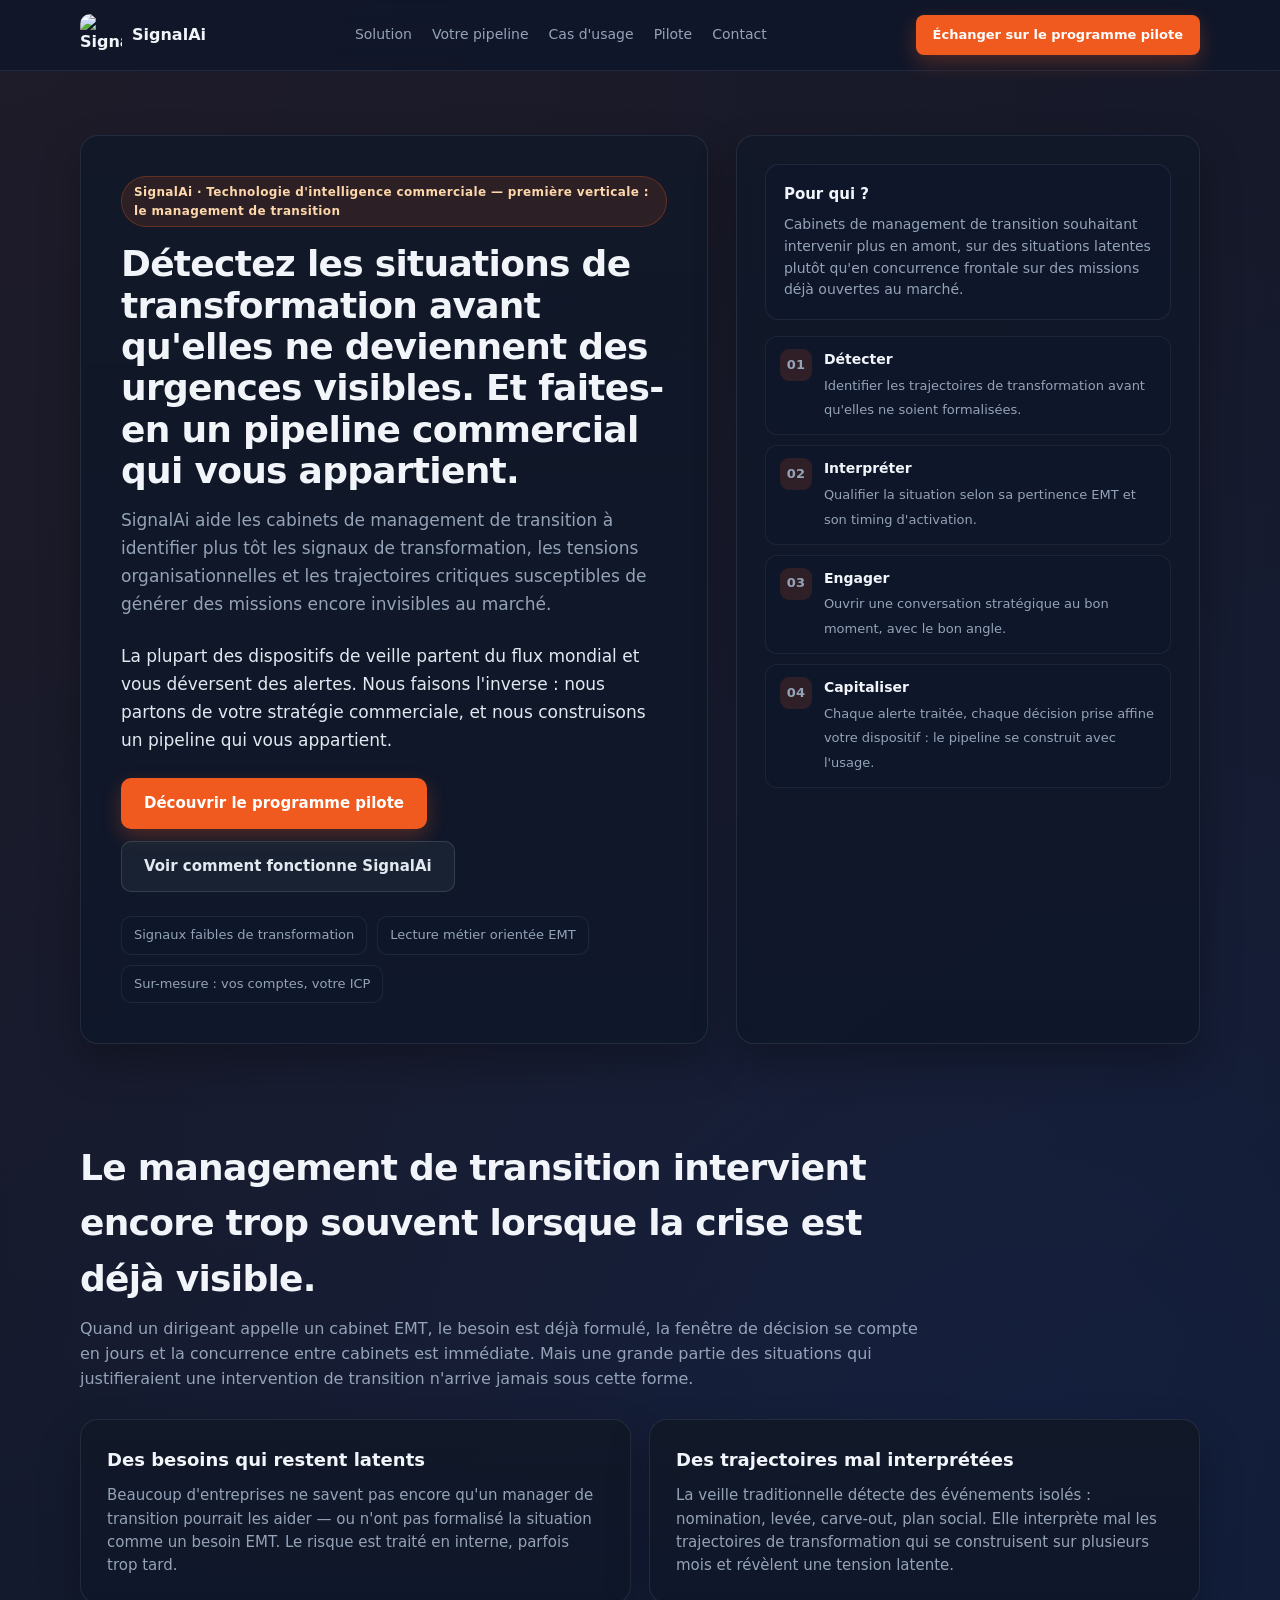
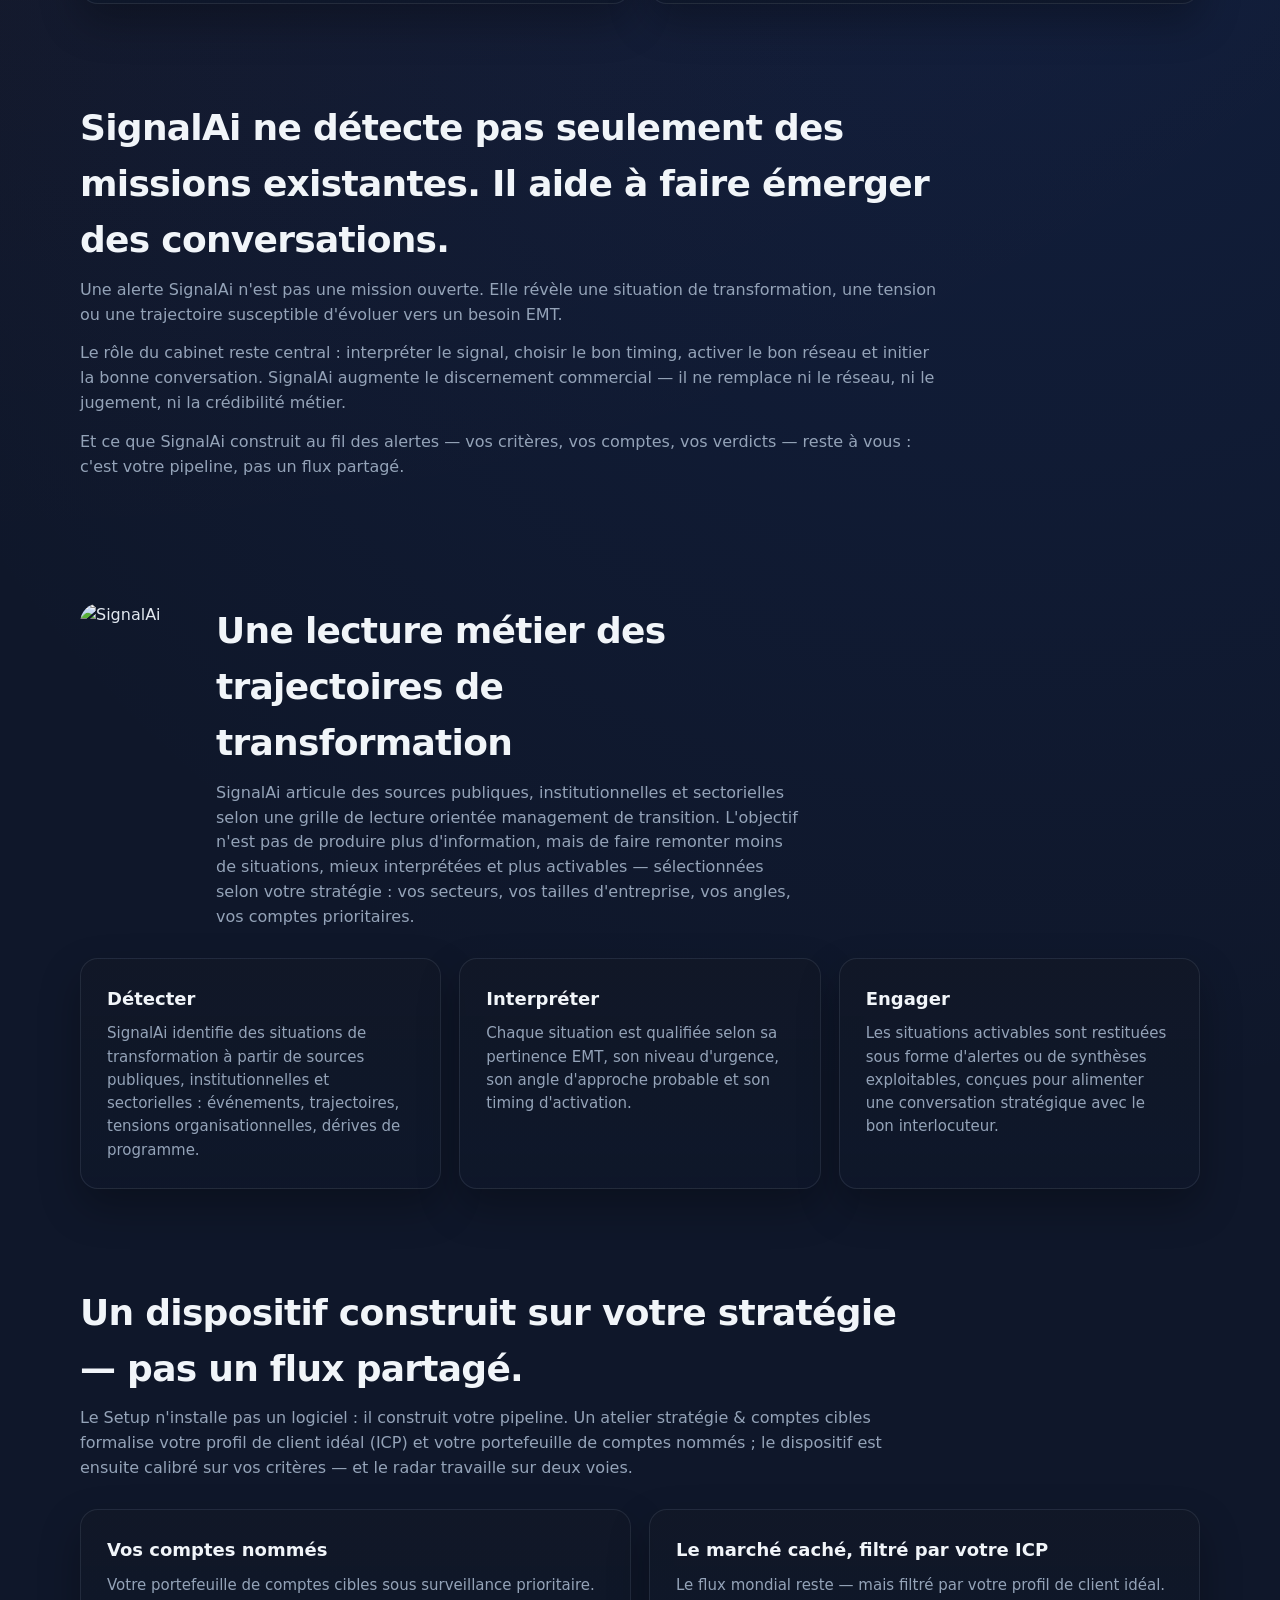
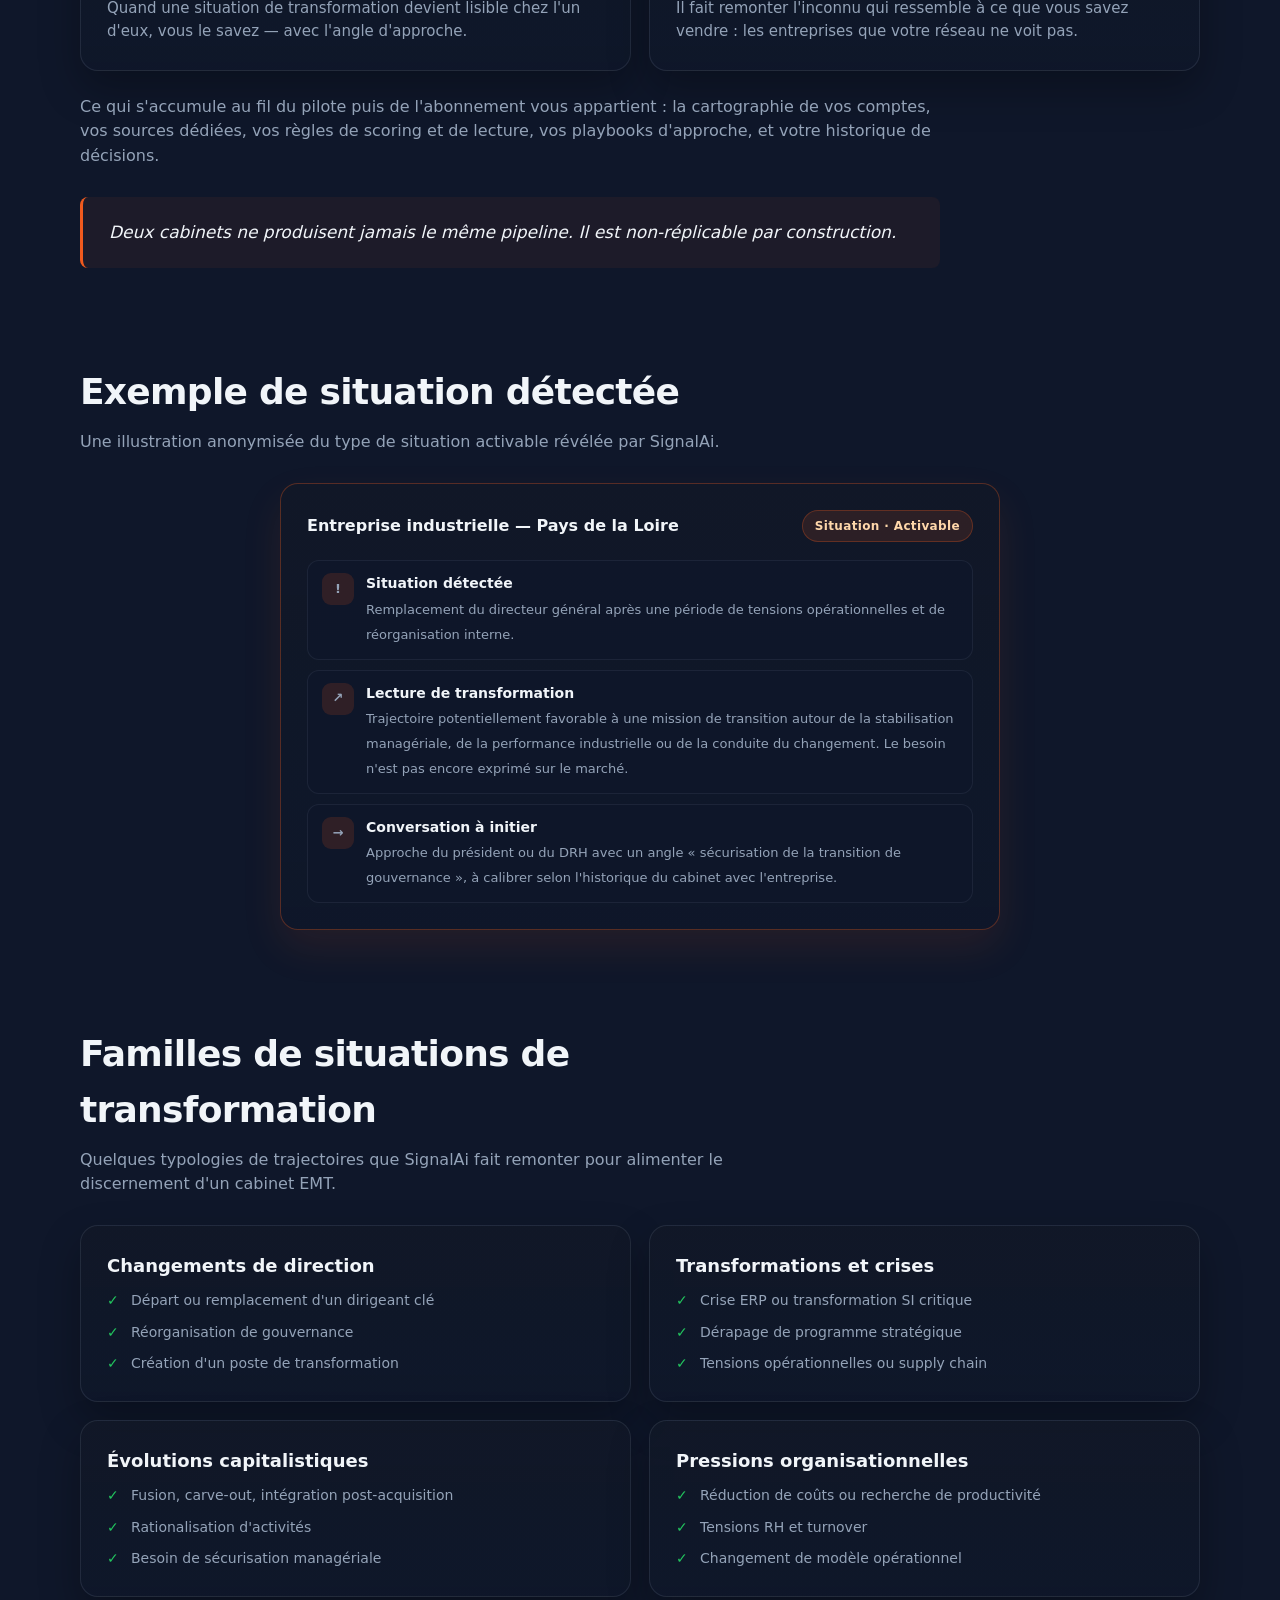
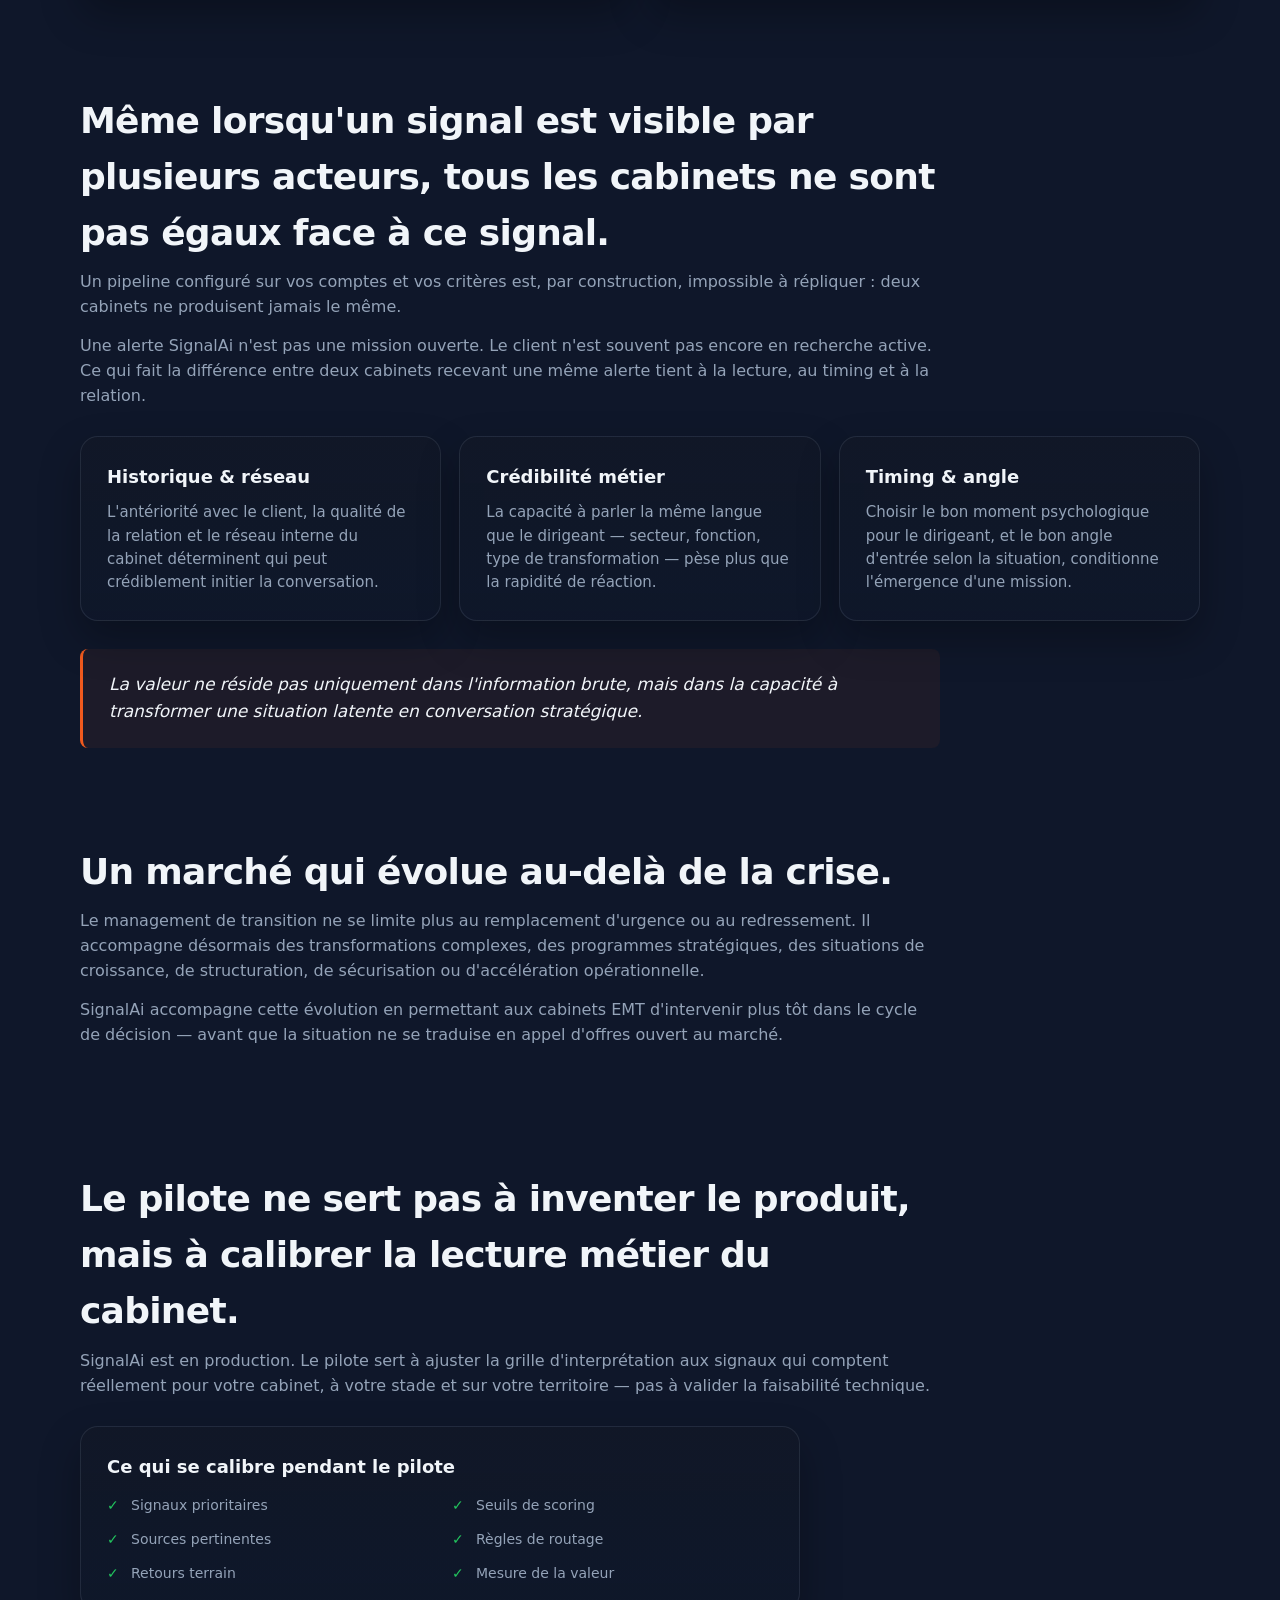
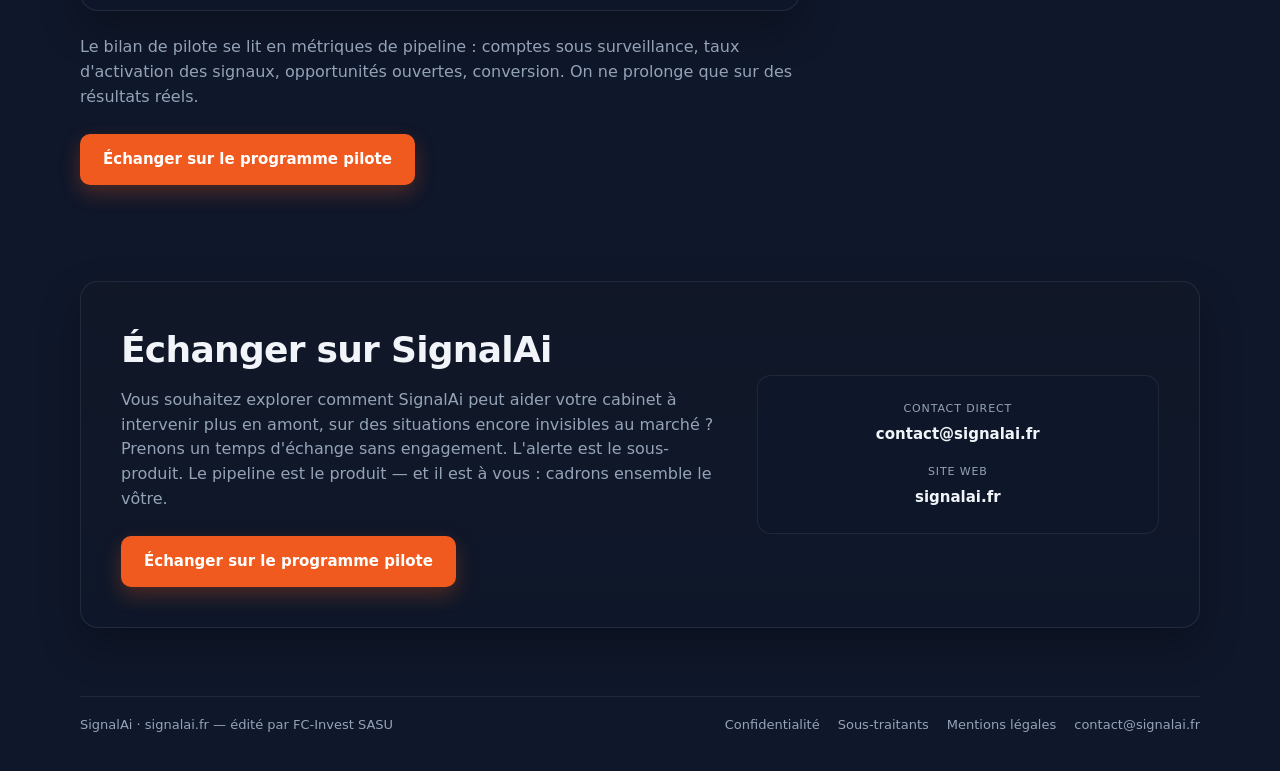
==== commit 0e0bde43: "Feat(S262): landing en récit V3 pipeline propriétaire — overlay transition douce 11 retouches + 1 se" ====
--- a/index.html
+++ b/index.html
@@ -3,13 +3,13 @@
 <head>
   <meta charset="UTF-8" />
   <meta name="viewport" content="width=device-width, initial-scale=1.0" />
-  <title>SignalAi — Intelligence de transformation pour cabinets EMT</title>
-  <meta name="description" content="SignalAi aide les cabinets de management de transition à détecter plus tôt les situations de transformation susceptibles de générer des missions encore invisibles au marché." />
+  <title>SignalAi — Intelligence commerciale &amp; pipeline propriétaire</title>
+  <meta name="description" content="SignalAi détecte plus tôt les situations de transformation d'entreprise et les transforme en un pipeline commercial qui appartient à votre cabinet — configuré sur votre stratégie, vos comptes cibles et votre profil de client idéal." />
   <link rel="canonical" href="https://signalai.fr/" />
 
   <!-- Open Graph -->
-  <meta property="og:title" content="SignalAi — Intelligence de transformation pour cabinets EMT" />
-  <meta property="og:description" content="Identifier plus tôt les situations de transformation, les tensions organisationnelles et les trajectoires critiques susceptibles de générer des missions encore invisibles au marché." />
+  <meta property="og:title" content="SignalAi — Intelligence commerciale &amp; pipeline propriétaire" />
+  <meta property="og:description" content="SignalAi détecte plus tôt les situations de transformation d'entreprise et les transforme en un pipeline commercial qui appartient à votre cabinet." />
   <meta property="og:type" content="website" />
   <meta property="og:url" content="https://signalai.fr/" />
   <meta property="og:image" content="https://signalai.fr/logo-signalai.png" />
@@ -17,8 +17,8 @@
 
   <!-- Twitter Card -->
   <meta name="twitter:card" content="summary_large_image" />
-  <meta name="twitter:title" content="SignalAi — Intelligence de transformation pour cabinets EMT" />
-  <meta name="twitter:description" content="Identifier plus tôt les situations de transformation susceptibles de générer des missions encore invisibles au marché." />
+  <meta name="twitter:title" content="SignalAi — Intelligence commerciale &amp; pipeline propriétaire" />
+  <meta name="twitter:description" content="SignalAi détecte plus tôt les situations de transformation d'entreprise et les transforme en un pipeline commercial qui appartient à votre cabinet." />
   <meta name="twitter:image" content="https://signalai.fr/logo-signalai.png" />
   <style>
     :root {
@@ -372,6 +372,7 @@
       </a>
       <nav class="nav" aria-label="Navigation principale">
         <a href="#solution">Solution</a>
+        <a href="#pipeline">Votre pipeline</a>
         <a href="#cas-usage">Cas d'usage</a>
         <a href="#pilote">Pilote</a>
         <a href="#contact">Contact</a>
@@ -390,16 +391,17 @@
       <div class="container hero-grid">
 
         <div class="hero-copy">
-          <span class="eyebrow">SignalAi · Intelligence de transformation pour cabinets EMT</span>
-          <h1>Détectez les situations de transformation avant qu'elles ne deviennent des urgences visibles.</h1>
+          <span class="eyebrow">SignalAi · Technologie d'intelligence commerciale — première verticale : le management de transition</span>
+          <h1>Détectez les situations de transformation avant qu'elles ne deviennent des urgences visibles. Et faites-en un pipeline commercial qui vous appartient.</h1>
           <p class="lead">
             SignalAi aide les cabinets de management de transition à identifier plus tôt
             les signaux de transformation, les tensions organisationnelles et les trajectoires
             critiques susceptibles de générer des missions encore invisibles au marché.
           </p>
           <p class="lead" style="font-weight:500; color:var(--text);">
-            Une lecture métier des signaux faibles. Pour intervenir plus en amont,
-            sur des situations que personne n'a encore formalisées comme un besoin EMT.
+            La plupart des dispositifs de veille partent du flux mondial et vous déversent
+            des alertes. Nous faisons l'inverse : nous partons de votre stratégie commerciale,
+            et nous construisons un pipeline qui vous appartient.
           </p>
           <div class="hero-actions">
             <a class="btn btn-accent" href="#pilote">
@@ -410,7 +412,7 @@
           <div class="hero-meta">
             <span class="meta-pill">Signaux faibles de transformation</span>
             <span class="meta-pill">Lecture métier orientée EMT</span>
-            <span class="meta-pill">Détection précoce vs réaction tardive</span>
+            <span class="meta-pill">Sur-mesure : vos comptes, votre ICP</span>
           </div>
         </div>
 
@@ -443,6 +445,14 @@
                 <span>Ouvrir une conversation stratégique au bon moment, avec le bon angle.</span>
               </div>
             </div>
+            <div class="mini-item">
+              <span class="mini-badge">04</span>
+              <div>
+                <strong>Capitaliser</strong>
+                <span>Chaque alerte traitée, chaque décision prise affine votre dispositif :
+                      le pipeline se construit avec l'usage.</span>
+              </div>
+            </div>
           </div>
         </aside>
 
@@ -488,6 +498,8 @@
              choisir le bon timing, activer le bon réseau et initier la bonne conversation.
              SignalAi augmente le discernement commercial — il ne remplace ni le réseau,
              ni le jugement, ni la crédibilité métier.</p>
+          <p style="margin-top:14px;">Et ce que SignalAi construit au fil des alertes — vos critères,
+             vos comptes, vos verdicts — reste à vous : c'est votre pipeline, pas un flux partagé.</p>
         </div>
       </div>
     </section>
@@ -503,7 +515,9 @@
             <p>SignalAi articule des sources publiques, institutionnelles et sectorielles
                selon une grille de lecture orientée management de transition. L'objectif
                n'est pas de produire plus d'information, mais de faire remonter moins de
-               situations, mieux interprétées et plus activables.</p>
+               situations, mieux interprétées et plus activables — sélectionnées selon votre
+               stratégie : vos secteurs, vos tailles d'entreprise, vos angles, vos comptes
+               prioritaires.</p>
           </div>
         </div>
         <div class="grid-3">
@@ -525,6 +539,41 @@
                interlocuteur.</p>
           </article>
         </div>
+      </div>
+    </section>
+
+    <!-- ── VOTRE PIPELINE (S262) ──────────────────────── -->
+    <section class="section" id="pipeline">
+      <div class="container">
+        <div class="section-heading" style="max-width:860px;">
+          <h2>Un dispositif construit sur votre stratégie — pas un flux partagé.</h2>
+          <p>Le Setup n'installe pas un logiciel : il construit votre pipeline. Un atelier
+             stratégie &amp; comptes cibles formalise votre profil de client idéal (ICP) et
+             votre portefeuille de comptes nommés ; le dispositif est ensuite calibré sur
+             vos critères — et le radar travaille sur deux voies.</p>
+        </div>
+        <div class="grid-2">
+          <article class="section-card">
+            <h3>Vos comptes nommés</h3>
+            <p>Votre portefeuille de comptes cibles sous surveillance prioritaire. Quand une
+               situation de transformation devient lisible chez l'un d'eux, vous le savez —
+               avec l'angle d'approche.</p>
+          </article>
+          <article class="section-card">
+            <h3>Le marché caché, filtré par votre ICP</h3>
+            <p>Le flux mondial reste — mais filtré par votre profil de client idéal. Il fait
+               remonter l'inconnu qui ressemble à ce que vous savez vendre : les entreprises
+               que votre réseau ne voit pas.</p>
+          </article>
+        </div>
+        <p style="max-width:860px; margin:24px 0 0; color:var(--muted); font-size:16px;">
+          Ce qui s'accumule au fil du pilote puis de l'abonnement vous appartient : la
+          cartographie de vos comptes, vos sources dédiées, vos règles de scoring et de
+          lecture, vos playbooks d'approche, et votre historique de décisions.</p>
+        <blockquote style="max-width:860px; margin:28px 0 0; padding:22px 26px; border-left:3px solid var(--accent); background:rgba(240,90,30,.06); border-radius:8px; color:var(--title); font-size:17px; font-style:italic; line-height:1.6;">
+          Deux cabinets ne produisent jamais le même pipeline. Il est non-réplicable
+          par construction.
+        </blockquote>
       </div>
     </section>
 
@@ -623,7 +672,9 @@
       <div class="container">
         <div class="section-heading" style="max-width:860px;">
           <h2>Même lorsqu'un signal est visible par plusieurs acteurs, tous les cabinets ne sont pas égaux face à ce signal.</h2>
-          <p>Une alerte SignalAi n'est pas une mission ouverte. Le client n'est souvent pas
+          <p>Un pipeline configuré sur vos comptes et vos critères est, par construction,
+             impossible à répliquer : deux cabinets ne produisent jamais le même.</p>
+          <p style="margin-top:14px;">Une alerte SignalAi n'est pas une mission ouverte. Le client n'est souvent pas
              encore en recherche active. Ce qui fait la différence entre deux cabinets recevant
              une même alerte tient à la lecture, au timing et à la relation.</p>
         </div>
@@ -687,6 +738,10 @@
             <li>Mesure de la valeur</li>
           </ul>
         </div>
+        <p style="max-width:720px; margin:0 0 24px; color:var(--muted); font-size:16px;">
+          Le bilan de pilote se lit en métriques de pipeline : comptes sous surveillance,
+          taux d'activation des signaux, opportunités ouvertes, conversion.
+          On ne prolonge que sur des résultats réels.</p>
         <a class="btn btn-accent"
            href="mailto:contact@signalai.fr?subject=Pilote%20SignalAi">
           Échanger sur le programme pilote
@@ -702,7 +757,8 @@
             <h2>Échanger sur SignalAi</h2>
             <p>Vous souhaitez explorer comment SignalAi peut aider votre cabinet à intervenir
                plus en amont, sur des situations encore invisibles au marché ? Prenons un temps
-               d'échange sans engagement.</p>
+               d'échange sans engagement. L'alerte est le sous-produit. Le pipeline est le
+               produit — et il est à vous : cadrons ensemble le vôtre.</p>
             <a class="btn btn-accent"
                href="mailto:contact@signalai.fr?subject=Pilote%20SignalAi">
               Échanger sur le programme pilote
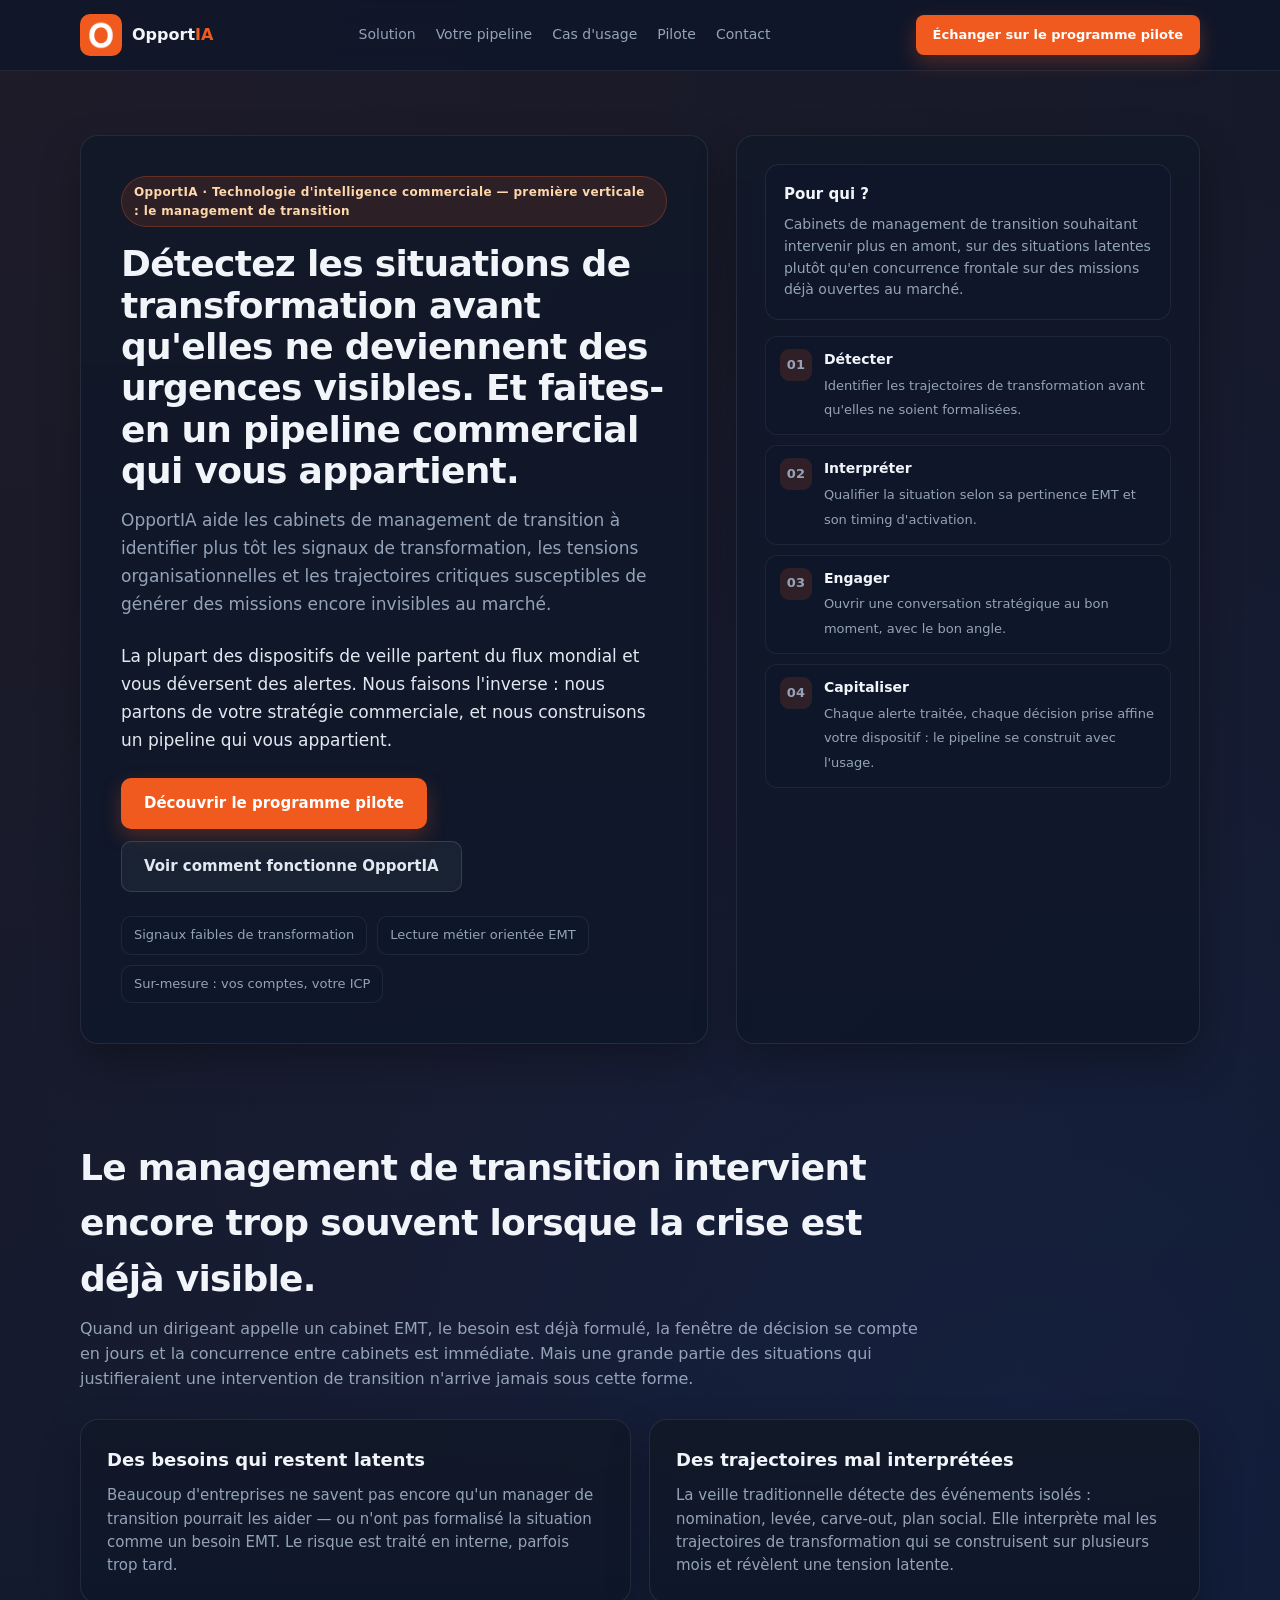
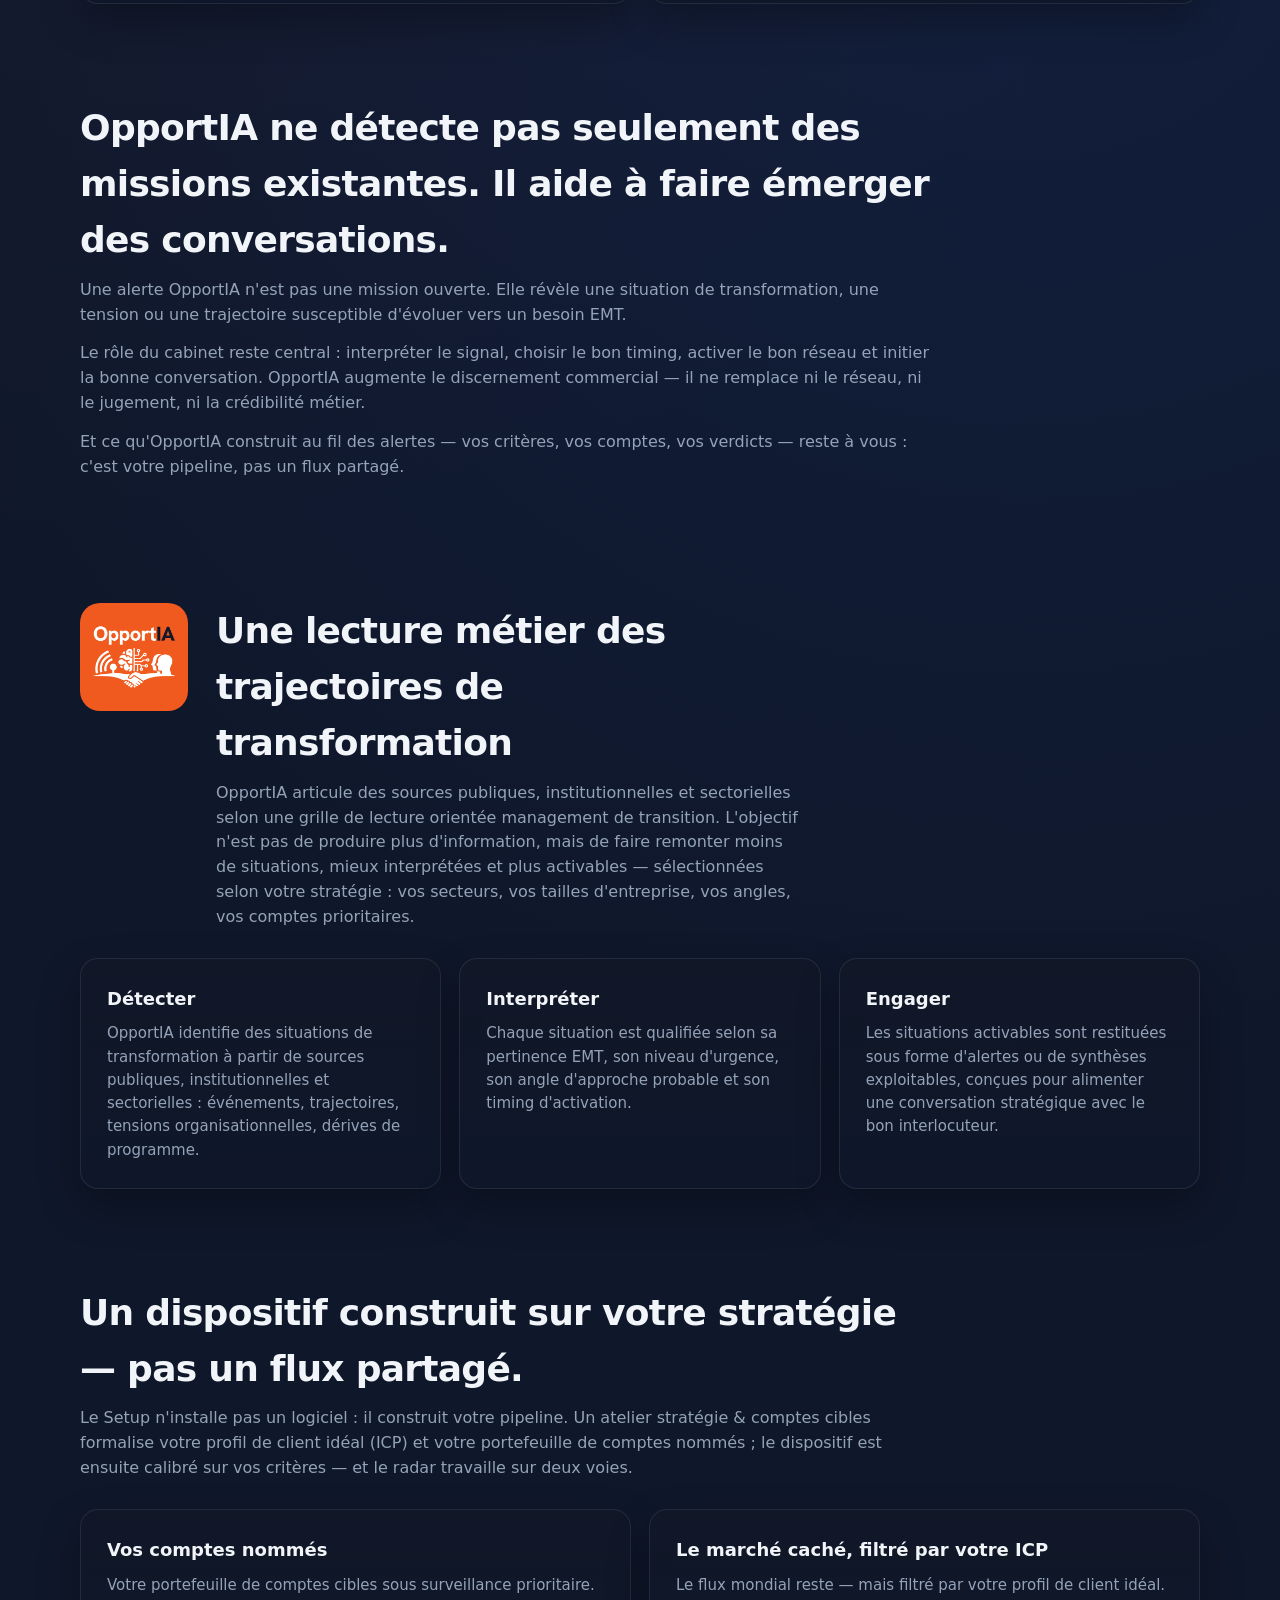
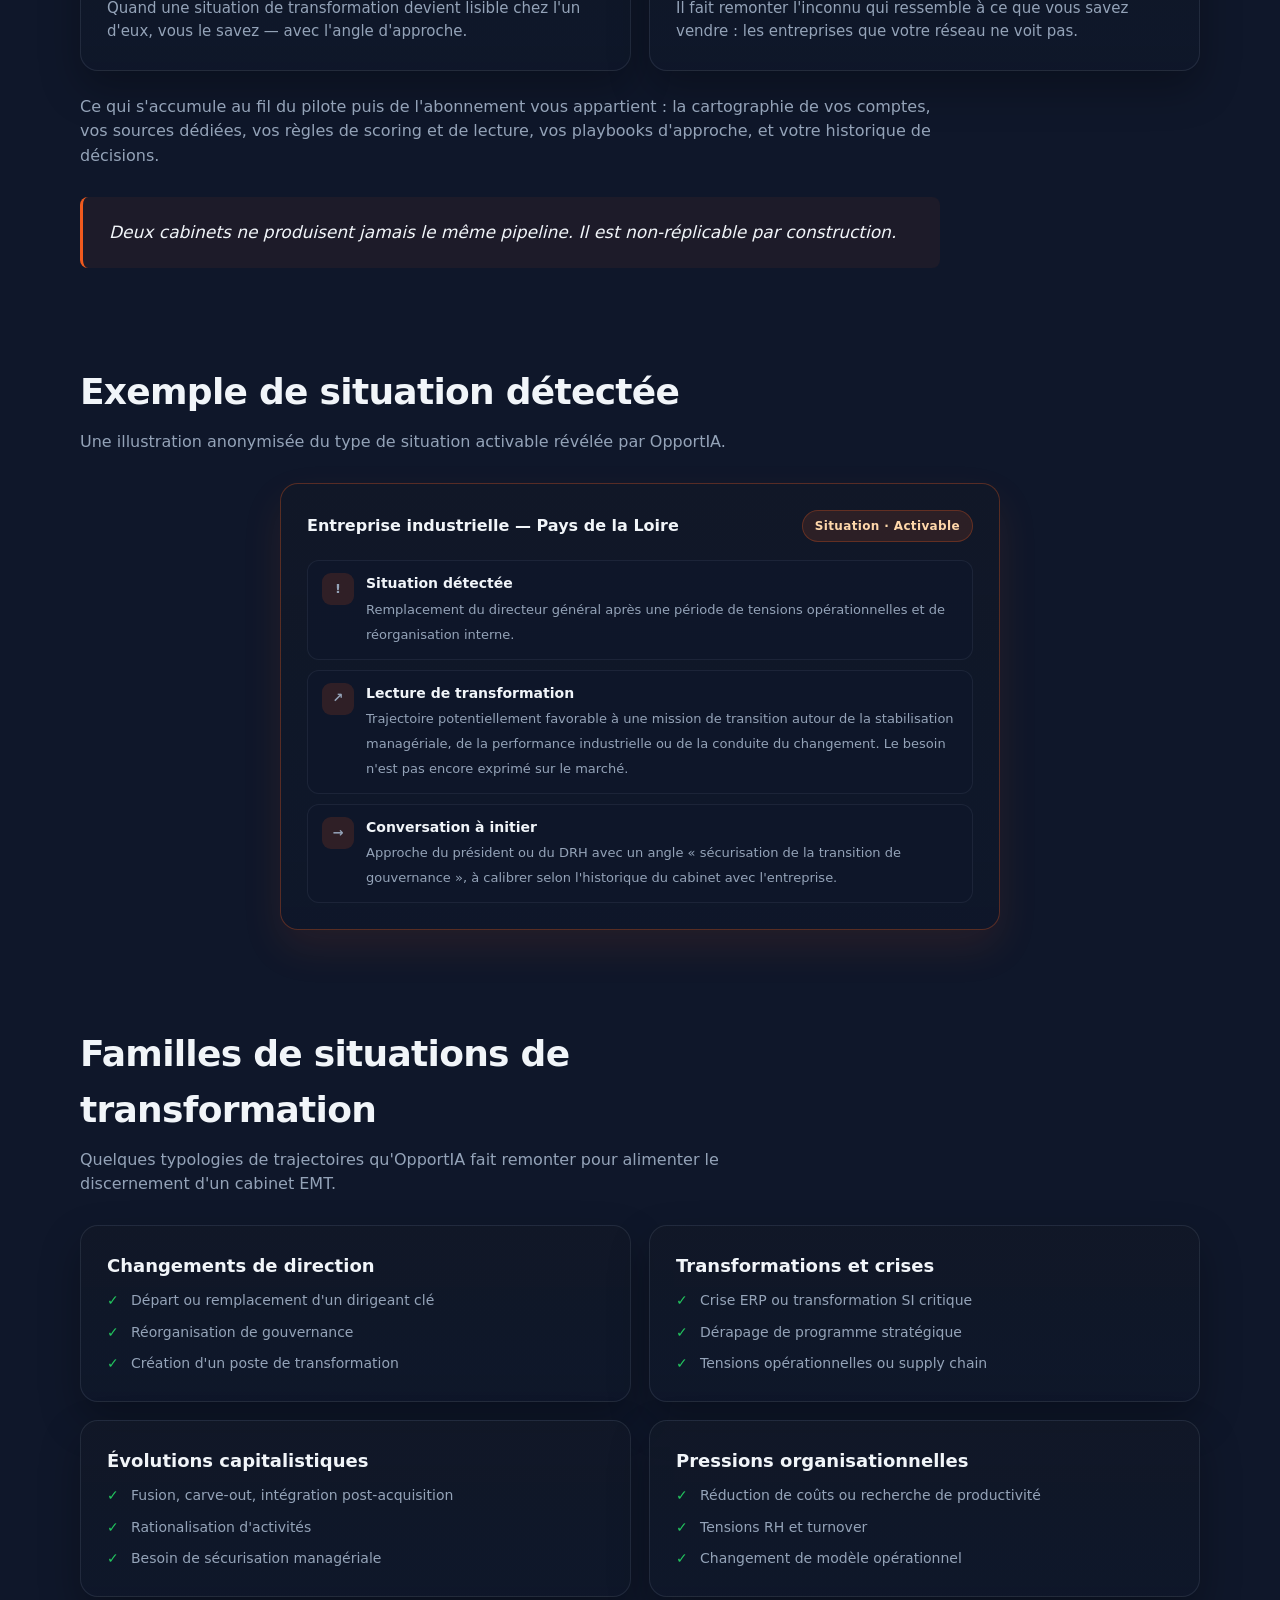
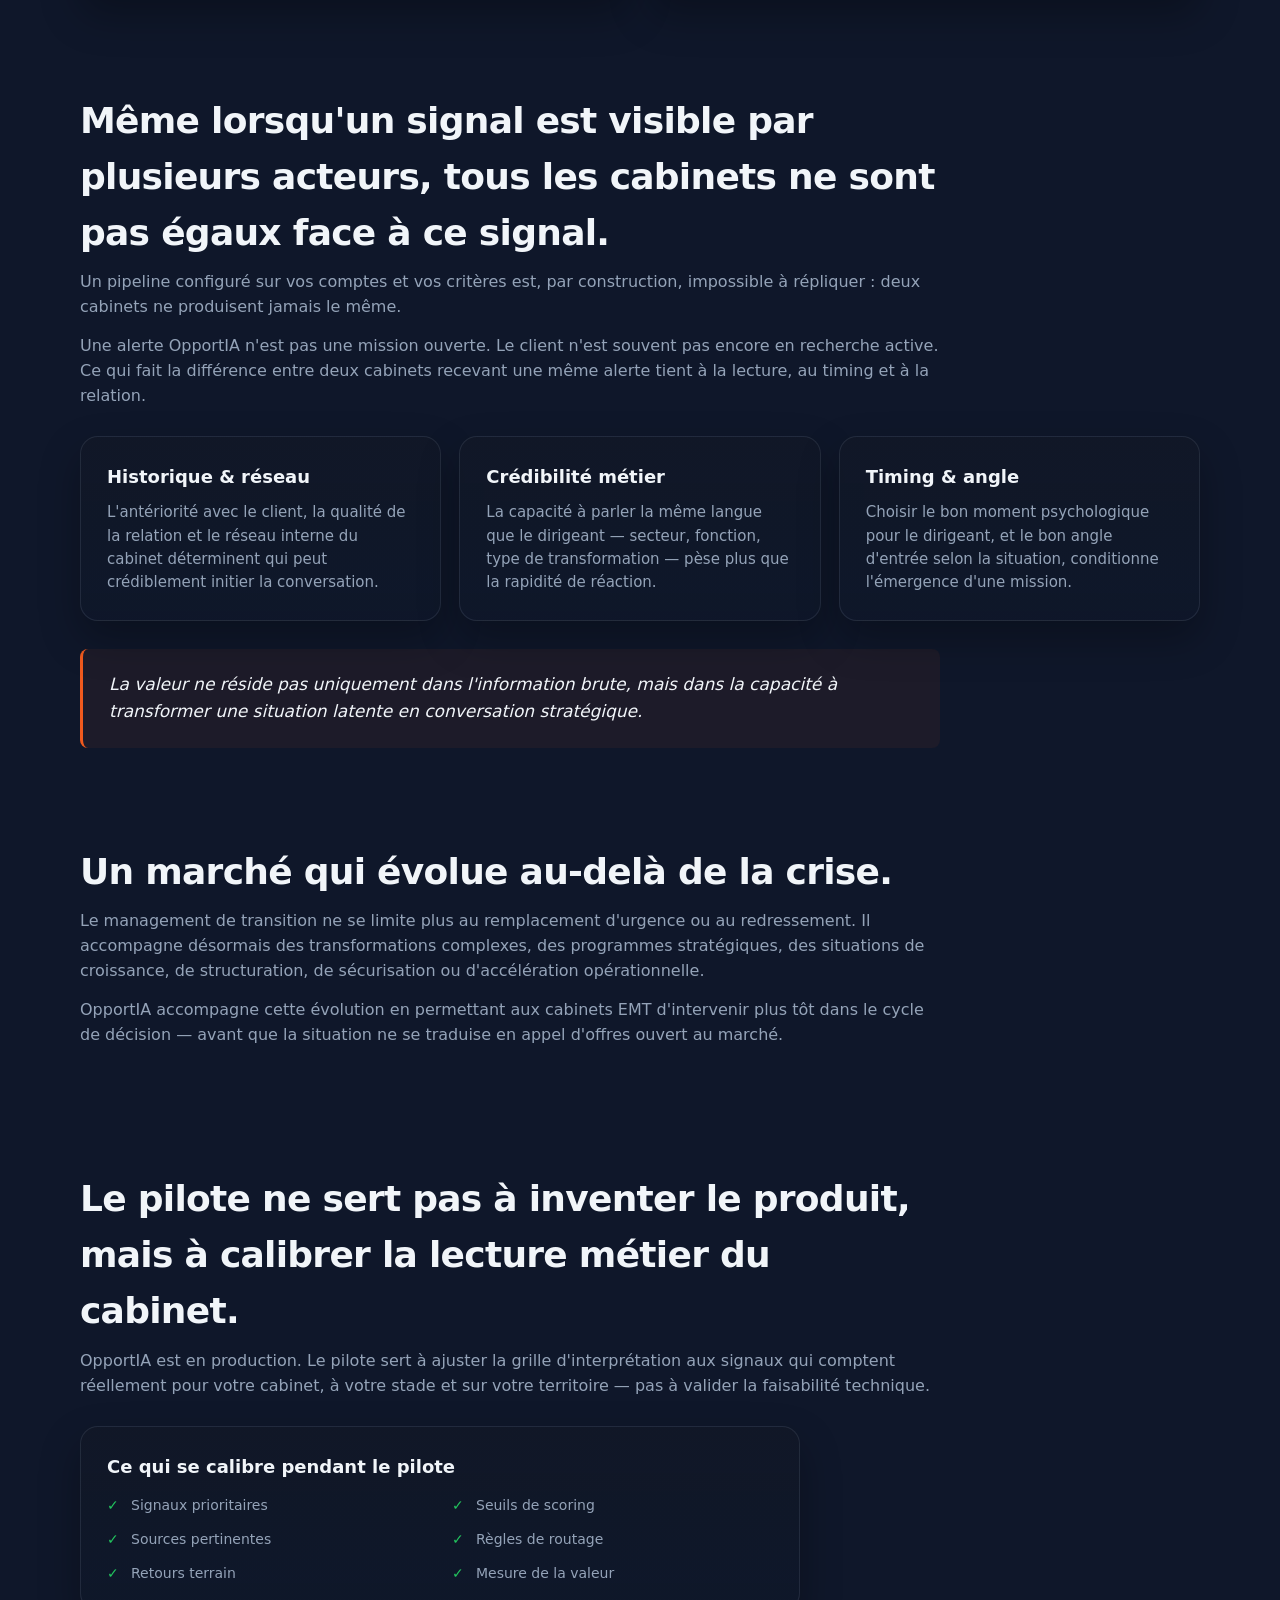
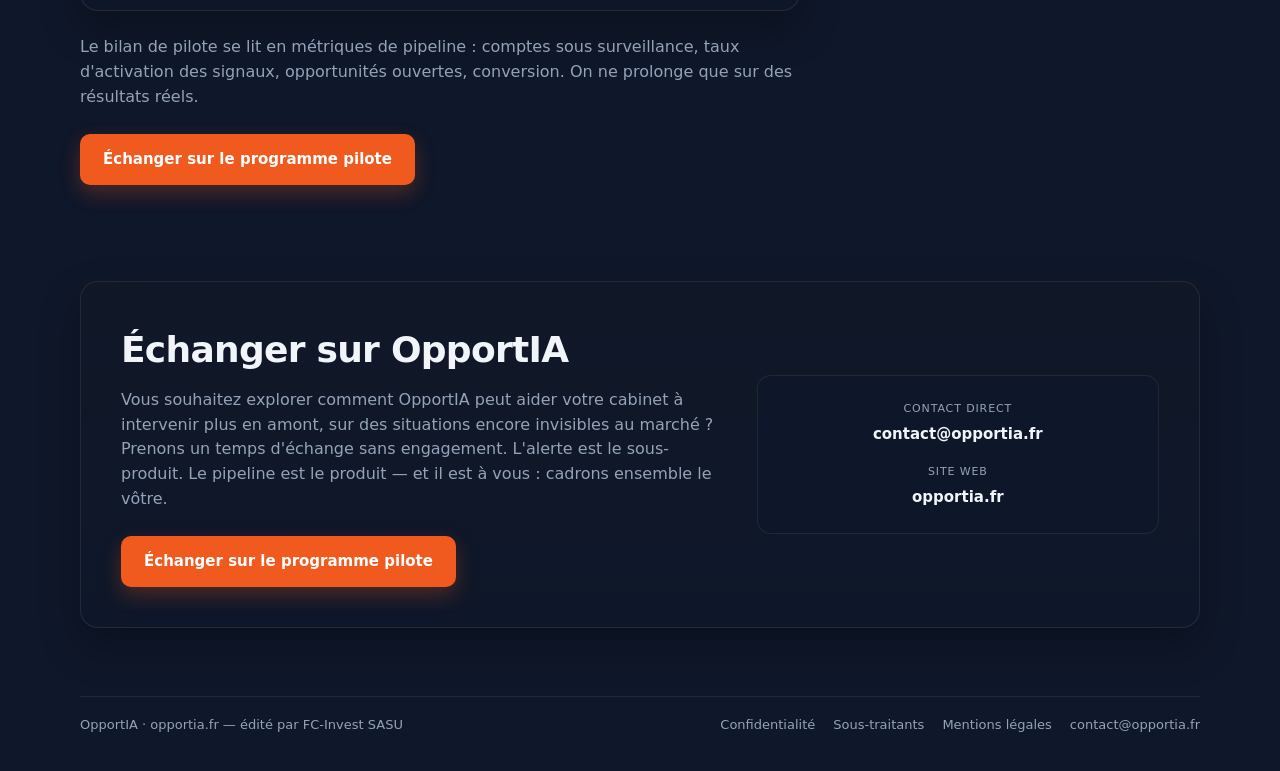
==== commit 368d301b: "feat(S305.1): landing SignalAi → OpportIA (opportia.fr) - Marque, title/OG/canonical/sitemap/robots," ====
--- a/index.html
+++ b/index.html
@@ -2,24 +2,29 @@
 <html lang="fr">
 <head>
   <meta charset="UTF-8" />
+  <link rel="icon" type="image/png" sizes="32x32" href="favicon-32.png" />
+  <link rel="apple-touch-icon" href="logo-opportia.png" />
   <meta name="viewport" content="width=device-width, initial-scale=1.0" />
-  <title>SignalAi — Intelligence commerciale &amp; pipeline propriétaire</title>
-  <meta name="description" content="SignalAi détecte plus tôt les situations de transformation d'entreprise et les transforme en un pipeline commercial qui appartient à votre cabinet — configuré sur votre stratégie, vos comptes cibles et votre profil de client idéal." />
-  <link rel="canonical" href="https://signalai.fr/" />
+  <title>OpportIA — Intelligence commerciale &amp; pipeline propriétaire</title>
+  <meta name="description" content="OpportIA détecte plus tôt les situations de transformation d'entreprise et les transforme en un pipeline commercial qui appartient à votre cabinet — configuré sur votre stratégie, vos comptes cibles et votre profil de client idéal." />
+  <link rel="canonical" href="https://opportia.fr/" />
 
   <!-- Open Graph -->
-  <meta property="og:title" content="SignalAi — Intelligence commerciale &amp; pipeline propriétaire" />
-  <meta property="og:description" content="SignalAi détecte plus tôt les situations de transformation d'entreprise et les transforme en un pipeline commercial qui appartient à votre cabinet." />
+  <meta property="og:title" content="OpportIA — Intelligence commerciale &amp; pipeline propriétaire" />
+  <meta property="og:description" content="OpportIA détecte plus tôt les situations de transformation d'entreprise et les transforme en un pipeline commercial qui appartient à votre cabinet." />
   <meta property="og:type" content="website" />
-  <meta property="og:url" content="https://signalai.fr/" />
-  <meta property="og:image" content="https://signalai.fr/logo-signalai.png" />
+  <meta property="og:url" content="https://opportia.fr/" />
+  <meta property="og:image" content="https://opportia.fr/og-opportia.png" />
+  <meta property="og:image:width" content="1200" />
+  <meta property="og:image:height" content="630" />
+  <meta property="og:site_name" content="OpportIA" />
   <meta property="og:locale" content="fr_FR" />
 
   <!-- Twitter Card -->
   <meta name="twitter:card" content="summary_large_image" />
-  <meta name="twitter:title" content="SignalAi — Intelligence commerciale &amp; pipeline propriétaire" />
-  <meta name="twitter:description" content="SignalAi détecte plus tôt les situations de transformation d'entreprise et les transforme en un pipeline commercial qui appartient à votre cabinet." />
-  <meta name="twitter:image" content="https://signalai.fr/logo-signalai.png" />
+  <meta name="twitter:title" content="OpportIA — Intelligence commerciale &amp; pipeline propriétaire" />
+  <meta name="twitter:description" content="OpportIA détecte plus tôt les situations de transformation d'entreprise et les transforme en un pipeline commercial qui appartient à votre cabinet." />
+  <meta name="twitter:image" content="https://opportia.fr/og-opportia.png" />
   <style>
     :root {
       --bg:       #0f172a;
@@ -366,9 +371,9 @@
   <!-- ── TOPBAR ──────────────────────────────────────── -->
   <header class="topbar">
     <div class="container topbar-inner">
-      <a href="#top" class="brand" aria-label="SignalAi">
-        <img src="logo-signalai.png" alt="SignalAi" class="logo-img">
-        <span>SignalAi</span>
+      <a href="#top" class="brand" aria-label="OpportIA">
+        <img src="logo-opportia.png" alt="OpportIA" class="logo-img">
+        <span>Opport<span style="color:#F05A1E">IA</span></span>
       </a>
       <nav class="nav" aria-label="Navigation principale">
         <a href="#solution">Solution</a>
@@ -391,10 +396,10 @@
       <div class="container hero-grid">
 
         <div class="hero-copy">
-          <span class="eyebrow">SignalAi · Technologie d'intelligence commerciale — première verticale : le management de transition</span>
+          <span class="eyebrow">OpportIA · Technologie d'intelligence commerciale — première verticale : le management de transition</span>
           <h1>Détectez les situations de transformation avant qu'elles ne deviennent des urgences visibles. Et faites-en un pipeline commercial qui vous appartient.</h1>
           <p class="lead">
-            SignalAi aide les cabinets de management de transition à identifier plus tôt
+            OpportIA aide les cabinets de management de transition à identifier plus tôt
             les signaux de transformation, les tensions organisationnelles et les trajectoires
             critiques susceptibles de générer des missions encore invisibles au marché.
           </p>
@@ -407,7 +412,7 @@
             <a class="btn btn-accent" href="#pilote">
               Découvrir le programme pilote
             </a>
-            <a class="btn btn-secondary" href="#solution">Voir comment fonctionne SignalAi</a>
+            <a class="btn btn-secondary" href="#solution">Voir comment fonctionne OpportIA</a>
           </div>
           <div class="hero-meta">
             <span class="meta-pill">Signaux faibles de transformation</span>
@@ -490,15 +495,15 @@
     <section class="section" id="positionnement">
       <div class="container">
         <div class="section-heading" style="max-width:860px;">
-          <h2>SignalAi ne détecte pas seulement des missions existantes. Il aide à faire émerger des conversations.</h2>
-          <p>Une alerte SignalAi n'est pas une mission ouverte. Elle révèle une situation
+          <h2>OpportIA ne détecte pas seulement des missions existantes. Il aide à faire émerger des conversations.</h2>
+          <p>Une alerte OpportIA n'est pas une mission ouverte. Elle révèle une situation
              de transformation, une tension ou une trajectoire susceptible d'évoluer vers
              un besoin EMT.</p>
           <p style="margin-top:14px;">Le rôle du cabinet reste central : interpréter le signal,
              choisir le bon timing, activer le bon réseau et initier la bonne conversation.
-             SignalAi augmente le discernement commercial — il ne remplace ni le réseau,
+             OpportIA augmente le discernement commercial — il ne remplace ni le réseau,
              ni le jugement, ni la crédibilité métier.</p>
-          <p style="margin-top:14px;">Et ce que SignalAi construit au fil des alertes — vos critères,
+          <p style="margin-top:14px;">Et ce qu'OpportIA construit au fil des alertes — vos critères,
              vos comptes, vos verdicts — reste à vous : c'est votre pipeline, pas un flux partagé.</p>
         </div>
       </div>
@@ -508,11 +513,11 @@
     <section class="section" id="solution">
       <div class="container">
         <div class="section-heading" style="display:flex; align-items:flex-start; gap:28px;">
-          <img src="logo-signalai.png" alt="SignalAi"
+          <img src="logo-opportia-carre.png" alt="OpportIA"
                style="width:108px; height:108px; border-radius:20px; object-fit:cover; flex-shrink:0;">
           <div>
             <h2>Une lecture métier des trajectoires de transformation</h2>
-            <p>SignalAi articule des sources publiques, institutionnelles et sectorielles
+            <p>OpportIA articule des sources publiques, institutionnelles et sectorielles
                selon une grille de lecture orientée management de transition. L'objectif
                n'est pas de produire plus d'information, mais de faire remonter moins de
                situations, mieux interprétées et plus activables — sélectionnées selon votre
@@ -523,7 +528,7 @@
         <div class="grid-3">
           <article class="section-card">
             <h3>Détecter</h3>
-            <p>SignalAi identifie des situations de transformation à partir de sources publiques,
+            <p>OpportIA identifie des situations de transformation à partir de sources publiques,
                institutionnelles et sectorielles : événements, trajectoires, tensions
                organisationnelles, dérives de programme.</p>
           </article>
@@ -582,7 +587,7 @@
       <div class="container">
         <div class="section-heading">
           <h2>Exemple de situation détectée</h2>
-          <p>Une illustration anonymisée du type de situation activable révélée par SignalAi.</p>
+          <p>Une illustration anonymisée du type de situation activable révélée par OpportIA.</p>
         </div>
         <article class="section-card"
                  style="max-width:720px; margin:0 auto; border-color:rgba(240,90,30,.32); box-shadow:0 18px 40px rgba(240,90,30,.10);">
@@ -627,7 +632,7 @@
       <div class="container">
         <div class="section-heading">
           <h2>Familles de situations de transformation</h2>
-          <p>Quelques typologies de trajectoires que SignalAi fait remonter pour alimenter
+          <p>Quelques typologies de trajectoires qu'OpportIA fait remonter pour alimenter
              le discernement d'un cabinet EMT.</p>
         </div>
         <div class="grid-2">
@@ -674,7 +679,7 @@
           <h2>Même lorsqu'un signal est visible par plusieurs acteurs, tous les cabinets ne sont pas égaux face à ce signal.</h2>
           <p>Un pipeline configuré sur vos comptes et vos critères est, par construction,
              impossible à répliquer : deux cabinets ne produisent jamais le même.</p>
-          <p style="margin-top:14px;">Une alerte SignalAi n'est pas une mission ouverte. Le client n'est souvent pas
+          <p style="margin-top:14px;">Une alerte OpportIA n'est pas une mission ouverte. Le client n'est souvent pas
              encore en recherche active. Ce qui fait la différence entre deux cabinets recevant
              une même alerte tient à la lecture, au timing et à la relation.</p>
         </div>
@@ -711,7 +716,7 @@
              redressement. Il accompagne désormais des transformations complexes, des programmes
              stratégiques, des situations de croissance, de structuration, de sécurisation
              ou d'accélération opérationnelle.</p>
-          <p style="margin-top:14px;">SignalAi accompagne cette évolution en permettant aux
+          <p style="margin-top:14px;">OpportIA accompagne cette évolution en permettant aux
              cabinets EMT d'intervenir plus tôt dans le cycle de décision — avant que la situation
              ne se traduise en appel d'offres ouvert au marché.</p>
         </div>
@@ -723,7 +728,7 @@
       <div class="container">
         <div class="section-heading" style="max-width:860px;">
           <h2>Le pilote ne sert pas à inventer le produit, mais à calibrer la lecture métier du cabinet.</h2>
-          <p>SignalAi est en production. Le pilote sert à ajuster la grille d'interprétation
+          <p>OpportIA est en production. Le pilote sert à ajuster la grille d'interprétation
              aux signaux qui comptent réellement pour votre cabinet, à votre stade et sur votre
              territoire — pas à valider la faisabilité technique.</p>
         </div>
@@ -743,7 +748,7 @@
           taux d'activation des signaux, opportunités ouvertes, conversion.
           On ne prolonge que sur des résultats réels.</p>
         <a class="btn btn-accent"
-           href="mailto:contact@signalai.fr?subject=Pilote%20SignalAi">
+           href="mailto:contact@opportia.fr?subject=Pilote%20OpportIA">
           Échanger sur le programme pilote
         </a>
       </div>
@@ -754,23 +759,23 @@
       <div class="container">
         <div class="contact-card">
           <div class="contact-left">
-            <h2>Échanger sur SignalAi</h2>
-            <p>Vous souhaitez explorer comment SignalAi peut aider votre cabinet à intervenir
+            <h2>Échanger sur OpportIA</h2>
+            <p>Vous souhaitez explorer comment OpportIA peut aider votre cabinet à intervenir
                plus en amont, sur des situations encore invisibles au marché ? Prenons un temps
                d'échange sans engagement. L'alerte est le sous-produit. Le pipeline est le
                produit — et il est à vous : cadrons ensemble le vôtre.</p>
             <a class="btn btn-accent"
-               href="mailto:contact@signalai.fr?subject=Pilote%20SignalAi">
+               href="mailto:contact@opportia.fr?subject=Pilote%20OpportIA">
               Échanger sur le programme pilote
             </a>
           </div>
           <div class="contact-box">
             <div class="contact-label">Contact direct</div>
             <div class="contact-value">
-              <a href="mailto:contact@signalai.fr">contact@signalai.fr</a>
+              <a href="mailto:contact@opportia.fr">contact@opportia.fr</a>
             </div>
             <div class="contact-label" style="margin-top:16px;">Site web</div>
-            <div class="contact-value" style="margin-bottom:0;">signalai.fr</div>
+            <div class="contact-value" style="margin-bottom:0;">opportia.fr</div>
           </div>
         </div>
       </div>
@@ -781,12 +786,12 @@
   <!-- ── FOOTER ─────────────────────────────────────── -->
   <footer>
     <div class="container footer-line">
-      <span>SignalAi · signalai.fr — édité par FC-Invest SASU</span>
+      <span>OpportIA · opportia.fr — édité par FC-Invest SASU</span>
       <span style="display:flex; gap:18px; flex-wrap:wrap;">
         <a href="confidentialite.html" style="color:var(--muted);">Confidentialité</a>
         <a href="sous-traitants.html" style="color:var(--muted);">Sous-traitants</a>
         <a href="mentions-legales.html" style="color:var(--muted);">Mentions légales</a>
-        <a href="mailto:contact@signalai.fr" style="color:var(--muted);">contact@signalai.fr</a>
+        <a href="mailto:contact@opportia.fr" style="color:var(--muted);">contact@opportia.fr</a>
       </span>
     </div>
   </footer>
